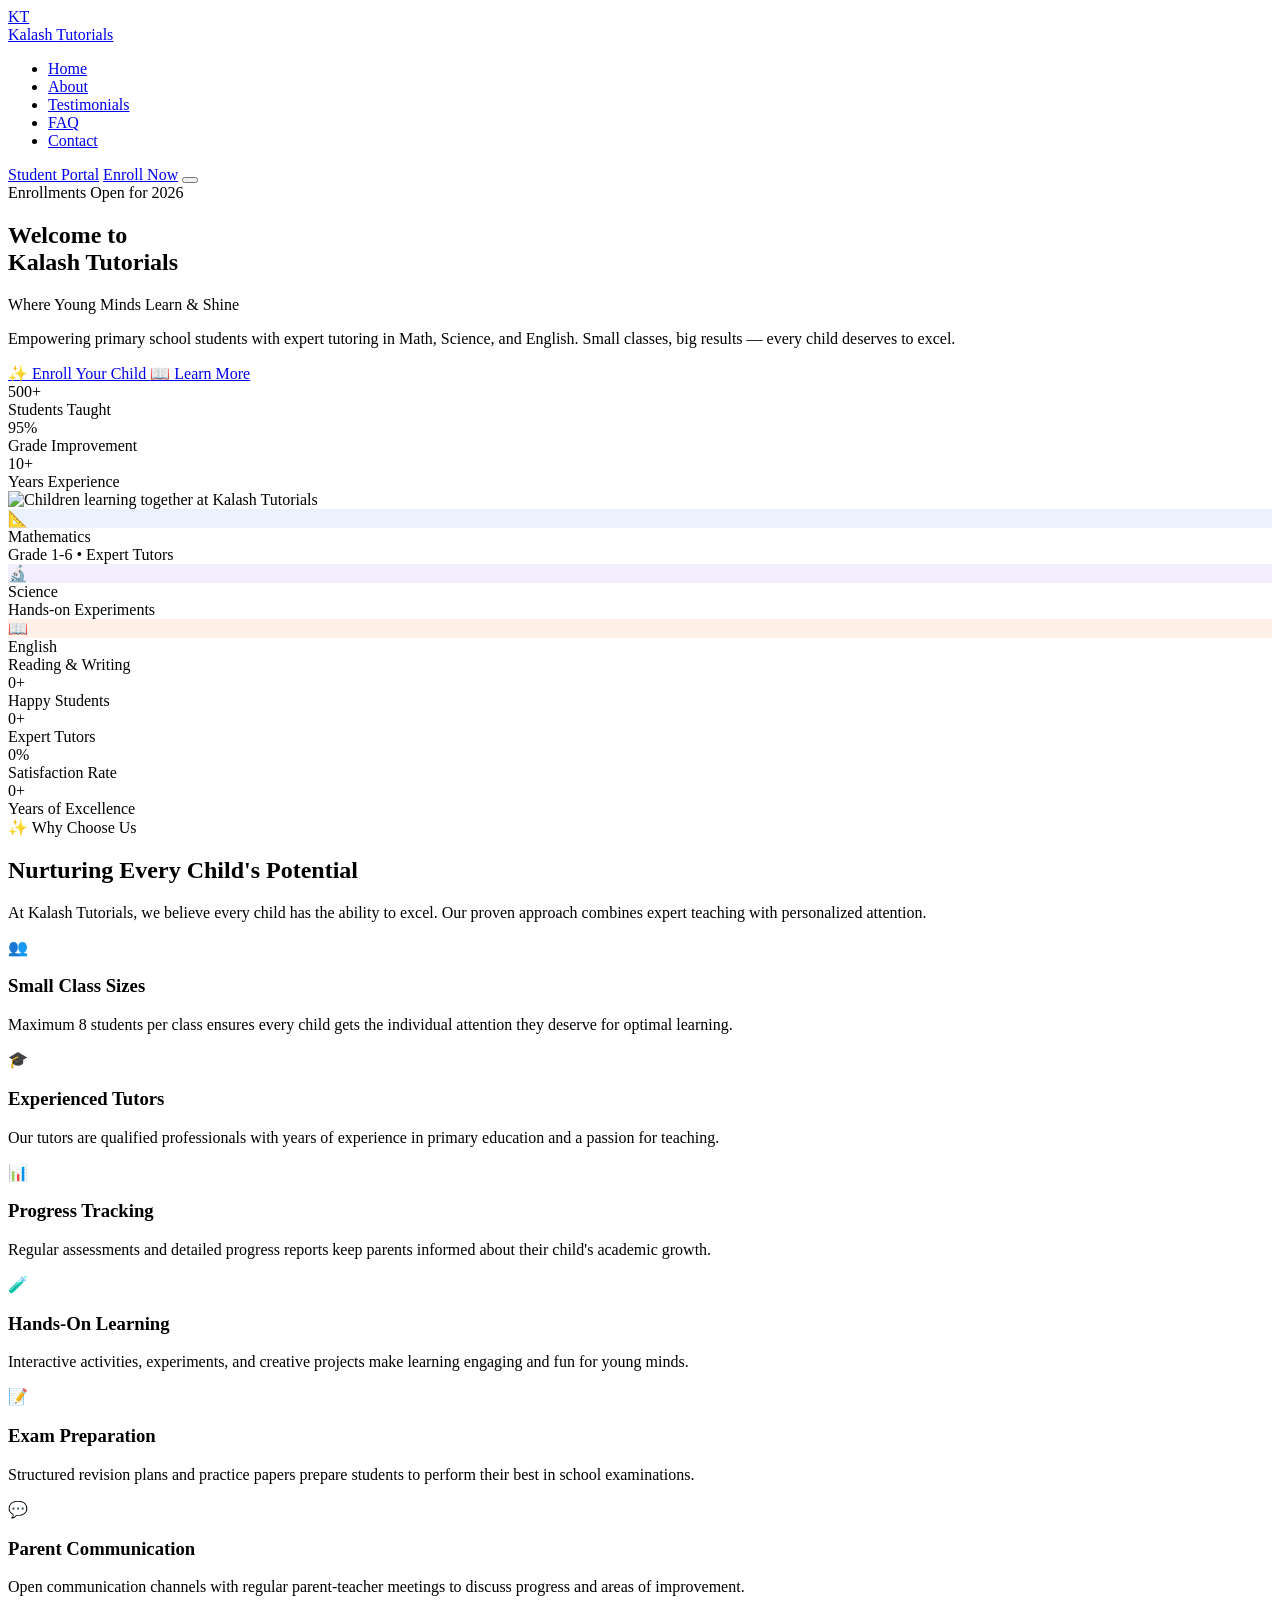
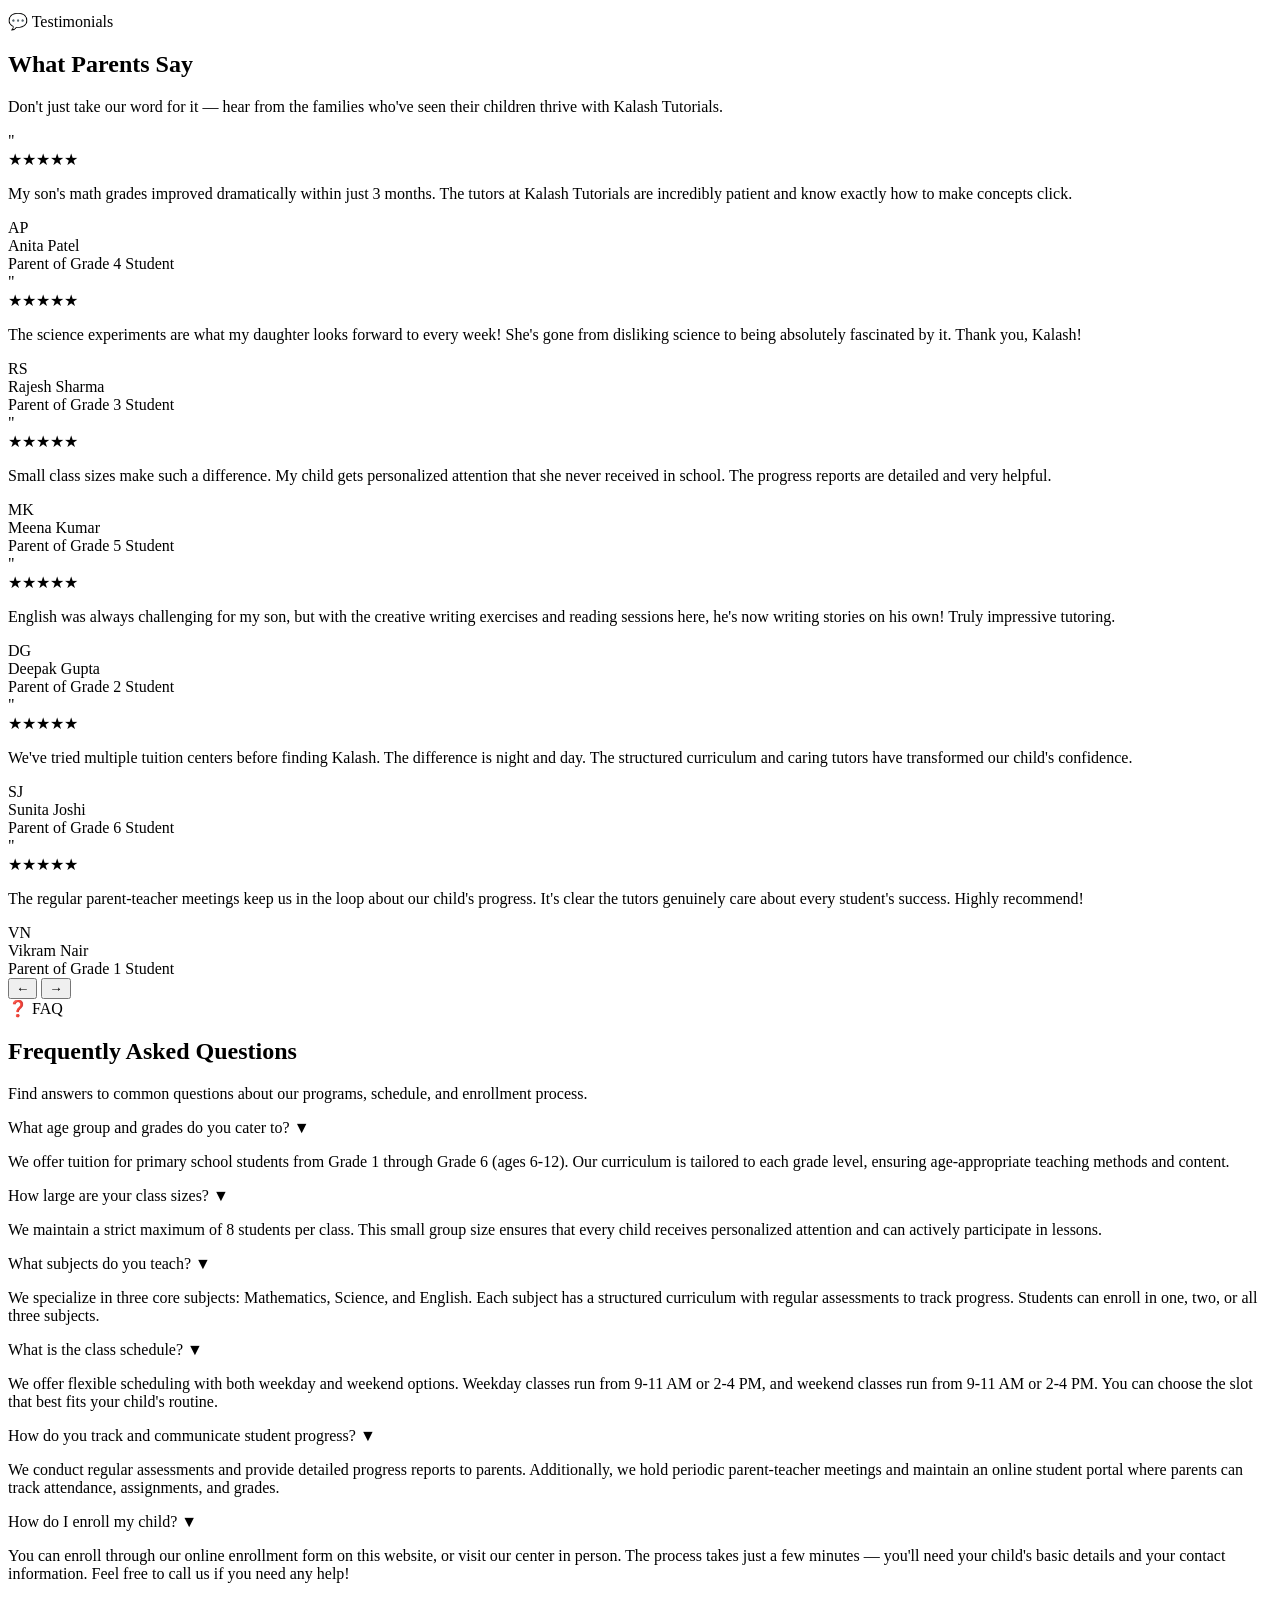
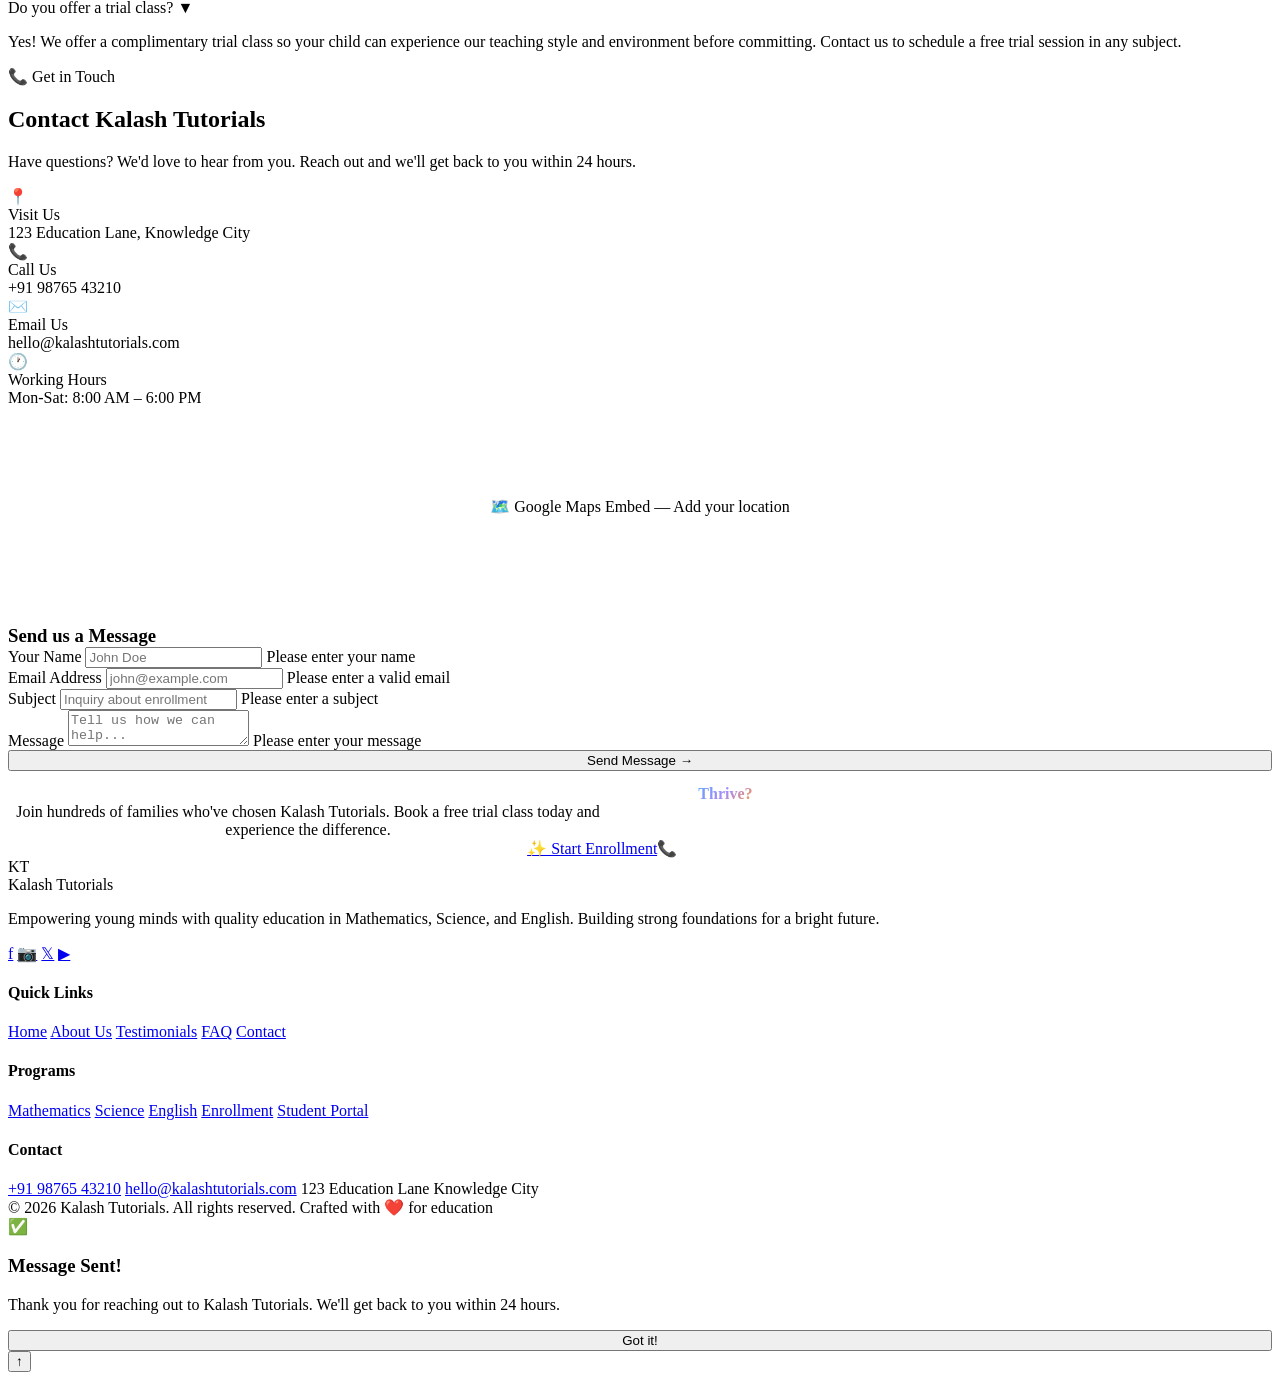
==== index.html @ ade6f252 "Upload index.html" ====
<!DOCTYPE html>
<html lang="en">
<head>
  <meta charset="UTF-8">
  <meta name="viewport" content="width=device-width, initial-scale=1.0">
  <meta name="description" content="Kalash Tutorials — Premier primary school tuition center for Math, Science, and English. Small class sizes, experienced tutors, and personalized learning for every child.">
  <meta name="keywords" content="tuition center, primary school tuition, math tuition, science tuition, english tuition, Kalash Tutorials">
  <title>Kalash Tutorials — Where Young Minds Shine</title>
  <link rel="stylesheet" href="css/style.css">
  <link rel="icon" href="data:image/svg+xml,<svg xmlns='http://www.w3.org/2000/svg' viewBox='0 0 100 100'><text y='.9em' font-size='90'>📚</text></svg>">
</head>
<body>

  <!-- ======== Navigation ======== -->
  <nav class="nav" id="nav">
    <div class="nav__inner">
      <a href="index.html" class="nav__logo">
        <div class="nav__logo-icon">KT</div>
        <span class="brand-name">Kalash <span class="brand-name__accent">Tutorials</span></span>
      </a>

      <ul class="nav__links" id="navLinks">
        <li><a href="#home" class="nav__link nav__link--active" data-section="home">Home</a></li>
        <li><a href="#about" class="nav__link" data-section="about">About</a></li>
        <li><a href="#testimonials" class="nav__link" data-section="testimonials">Testimonials</a></li>
        <li><a href="#faq" class="nav__link" data-section="faq">FAQ</a></li>
        <li><a href="#contact" class="nav__link" data-section="contact">Contact</a></li>
      </ul>

      <div class="nav__actions">
        <a href="portal.html" class="btn btn--outline">Student Portal</a>
        <a href="enroll.html" class="btn btn--primary">Enroll Now</a>
        <button class="nav__hamburger" id="hamburger" aria-label="Toggle menu">
          <span></span>
          <span></span>
          <span></span>
        </button>
      </div>
    </div>
  </nav>


  <!-- ======== Hero Section ======== -->
  <section class="hero" id="home">
    <div class="hero__grid"></div>
    <div class="container">
      <div class="hero__content">
        <div class="hero__text">
          <div class="hero__badge">
            <span class="hero__badge-dot"></span>
            Enrollments Open for 2026
          </div>
          <h1 class="hero__title">
            Welcome to<br><span class="brand-name--hero">Kalash Tutorials</span>
          </h1>
          <p class="hero__tagline">Where Young Minds <span>Learn & Shine</span></p>
          <p class="hero__description">
            Empowering primary school students with expert tutoring in Math, Science, and English. 
            Small classes, big results — every child deserves to excel.
          </p>
          <div class="hero__actions">
            <a href="enroll.html" class="btn btn--primary btn--lg">
              ✨ Enroll Your Child
            </a>
            <a href="#about" class="btn btn--white btn--lg">
              📖 Learn More
            </a>
          </div>
          <div class="hero__stats">
            <div>
              <div class="hero__stat-value">500+</div>
              <div class="hero__stat-label">Students Taught</div>
            </div>
            <div>
              <div class="hero__stat-value">95%</div>
              <div class="hero__stat-label">Grade Improvement</div>
            </div>
            <div>
              <div class="hero__stat-value">10+</div>
              <div class="hero__stat-label">Years Experience</div>
            </div>
          </div>
        </div>
        <div class="hero__visual">
          <div class="hero__image-wrapper">
            <img src="images/hero.png" alt="Children learning together at Kalash Tutorials" style="width:100%;height:400px;object-fit:cover;border-radius:var(--radius-2xl);">
            <div class="hero__float-card hero__float-card--1">
              <div class="hero__float-icon" style="background:rgba(59,130,246,0.1);">📐</div>
              <div class="hero__float-title">Mathematics</div>
              <div class="hero__float-subtitle">Grade 1-6 • Expert Tutors</div>
            </div>
            <div class="hero__float-card hero__float-card--2">
              <div class="hero__float-icon" style="background:rgba(139,92,246,0.1);">🔬</div>
              <div class="hero__float-title">Science</div>
              <div class="hero__float-subtitle">Hands-on Experiments</div>
            </div>
            <div class="hero__float-card hero__float-card--3">
              <div class="hero__float-icon" style="background:rgba(249,115,22,0.1);">📖</div>
              <div class="hero__float-title">English</div>
              <div class="hero__float-subtitle">Reading & Writing</div>
            </div>
          </div>
        </div>
      </div>
    </div>
  </section>


  <!-- ======== Stats Bar ======== -->
  <section class="section" style="padding:var(--space-12) 0;background:var(--surface-secondary);">
    <div class="container">
      <div class="stats-bar reveal">
        <div class="stat-item">
          <div class="stat-item__value" data-count="500">0+</div>
          <div class="stat-item__label">Happy Students</div>
        </div>
        <div class="stat-item">
          <div class="stat-item__value" data-count="15">0+</div>
          <div class="stat-item__label">Expert Tutors</div>
        </div>
        <div class="stat-item">
          <div class="stat-item__value" data-count="95">0%</div>
          <div class="stat-item__label">Satisfaction Rate</div>
        </div>
        <div class="stat-item">
          <div class="stat-item__value" data-count="10">0+</div>
          <div class="stat-item__label">Years of Excellence</div>
        </div>
      </div>
    </div>
  </section>


  <!-- ======== About / Why Choose Us ======== -->
  <section class="section" id="about">
    <div class="container">
      <div class="section__header reveal">
        <span class="section__label">✨ Why Choose Us</span>
        <h2 class="section__title">Nurturing <span class="text-gradient">Every Child's</span> Potential</h2>
        <p class="section__subtitle">At Kalash Tutorials, we believe every child has the ability to excel. Our proven approach combines expert teaching with personalized attention.</p>
      </div>
      <div class="features-grid">
        <div class="feature-card reveal reveal--delay-1">
          <div class="feature-card__icon feature-card__icon--blue">👥</div>
          <h3 class="feature-card__title">Small Class Sizes</h3>
          <p class="feature-card__text">Maximum 8 students per class ensures every child gets the individual attention they deserve for optimal learning.</p>
        </div>
        <div class="feature-card reveal reveal--delay-2">
          <div class="feature-card__icon feature-card__icon--purple">🎓</div>
          <h3 class="feature-card__title">Experienced Tutors</h3>
          <p class="feature-card__text">Our tutors are qualified professionals with years of experience in primary education and a passion for teaching.</p>
        </div>
        <div class="feature-card reveal reveal--delay-3">
          <div class="feature-card__icon feature-card__icon--coral">📊</div>
          <h3 class="feature-card__title">Progress Tracking</h3>
          <p class="feature-card__text">Regular assessments and detailed progress reports keep parents informed about their child's academic growth.</p>
        </div>
        <div class="feature-card reveal reveal--delay-4">
          <div class="feature-card__icon feature-card__icon--emerald">🧪</div>
          <h3 class="feature-card__title">Hands-On Learning</h3>
          <p class="feature-card__text">Interactive activities, experiments, and creative projects make learning engaging and fun for young minds.</p>
        </div>
        <div class="feature-card reveal reveal--delay-1">
          <div class="feature-card__icon feature-card__icon--rose">📝</div>
          <h3 class="feature-card__title">Exam Preparation</h3>
          <p class="feature-card__text">Structured revision plans and practice papers prepare students to perform their best in school examinations.</p>
        </div>
        <div class="feature-card reveal reveal--delay-2">
          <div class="feature-card__icon feature-card__icon--blue">💬</div>
          <h3 class="feature-card__title">Parent Communication</h3>
          <p class="feature-card__text">Open communication channels with regular parent-teacher meetings to discuss progress and areas of improvement.</p>
        </div>
      </div>
    </div>
  </section>





  <!-- ======== Testimonials ======== -->
  <section class="section" id="testimonials">
    <div class="container">
      <div class="section__header reveal">
        <span class="section__label">💬 Testimonials</span>
        <h2 class="section__title">What <span class="text-gradient">Parents Say</span></h2>
        <p class="section__subtitle">Don't just take our word for it — hear from the families who've seen their children thrive with Kalash Tutorials.</p>
      </div>
      <div class="testimonials-slider reveal" id="testimonialSlider">
        <div class="testimonials-track" id="testimonialTrack">

          <div class="testimonial-card">
            <div class="testimonial-card__quote">"</div>
            <div class="testimonial-card__stars">★★★★★</div>
            <p class="testimonial-card__text">My son's math grades improved dramatically within just 3 months. The tutors at Kalash Tutorials are incredibly patient and know exactly how to make concepts click.</p>
            <div class="testimonial-card__author">
              <div class="testimonial-card__avatar">AP</div>
              <div>
                <div class="testimonial-card__name">Anita Patel</div>
                <div class="testimonial-card__role">Parent of Grade 4 Student</div>
              </div>
            </div>
          </div>

          <div class="testimonial-card">
            <div class="testimonial-card__quote">"</div>
            <div class="testimonial-card__stars">★★★★★</div>
            <p class="testimonial-card__text">The science experiments are what my daughter looks forward to every week! She's gone from disliking science to being absolutely fascinated by it. Thank you, Kalash!</p>
            <div class="testimonial-card__author">
              <div class="testimonial-card__avatar">RS</div>
              <div>
                <div class="testimonial-card__name">Rajesh Sharma</div>
                <div class="testimonial-card__role">Parent of Grade 3 Student</div>
              </div>
            </div>
          </div>

          <div class="testimonial-card">
            <div class="testimonial-card__quote">"</div>
            <div class="testimonial-card__stars">★★★★★</div>
            <p class="testimonial-card__text">Small class sizes make such a difference. My child gets personalized attention that she never received in school. The progress reports are detailed and very helpful.</p>
            <div class="testimonial-card__author">
              <div class="testimonial-card__avatar">MK</div>
              <div>
                <div class="testimonial-card__name">Meena Kumar</div>
                <div class="testimonial-card__role">Parent of Grade 5 Student</div>
              </div>
            </div>
          </div>

          <div class="testimonial-card">
            <div class="testimonial-card__quote">"</div>
            <div class="testimonial-card__stars">★★★★★</div>
            <p class="testimonial-card__text">English was always challenging for my son, but with the creative writing exercises and reading sessions here, he's now writing stories on his own! Truly impressive tutoring.</p>
            <div class="testimonial-card__author">
              <div class="testimonial-card__avatar">DG</div>
              <div>
                <div class="testimonial-card__name">Deepak Gupta</div>
                <div class="testimonial-card__role">Parent of Grade 2 Student</div>
              </div>
            </div>
          </div>

          <div class="testimonial-card">
            <div class="testimonial-card__quote">"</div>
            <div class="testimonial-card__stars">★★★★★</div>
            <p class="testimonial-card__text">We've tried multiple tuition centers before finding Kalash. The difference is night and day. The structured curriculum and caring tutors have transformed our child's confidence.</p>
            <div class="testimonial-card__author">
              <div class="testimonial-card__avatar">SJ</div>
              <div>
                <div class="testimonial-card__name">Sunita Joshi</div>
                <div class="testimonial-card__role">Parent of Grade 6 Student</div>
              </div>
            </div>
          </div>

          <div class="testimonial-card">
            <div class="testimonial-card__quote">"</div>
            <div class="testimonial-card__stars">★★★★★</div>
            <p class="testimonial-card__text">The regular parent-teacher meetings keep us in the loop about our child's progress. It's clear the tutors genuinely care about every student's success. Highly recommend!</p>
            <div class="testimonial-card__author">
              <div class="testimonial-card__avatar">VN</div>
              <div>
                <div class="testimonial-card__name">Vikram Nair</div>
                <div class="testimonial-card__role">Parent of Grade 1 Student</div>
              </div>
            </div>
          </div>

        </div>
      </div>
      <div class="testimonials-nav">
        <button class="testimonials-nav__btn" id="prevTestimonial" aria-label="Previous testimonials">←</button>
        <button class="testimonials-nav__btn" id="nextTestimonial" aria-label="Next testimonials">→</button>
      </div>
      <div class="testimonials-dots" id="testimonialDots"></div>
    </div>
  </section>


  <!-- ======== FAQ ======== -->
  <section class="section section--alt" id="faq">
    <div class="container">
      <div class="section__header reveal">
        <span class="section__label">❓ FAQ</span>
        <h2 class="section__title">Frequently Asked <span class="text-gradient">Questions</span></h2>
        <p class="section__subtitle">Find answers to common questions about our programs, schedule, and enrollment process.</p>
      </div>
      <div class="faq-list">

        <div class="faq-item reveal reveal--delay-1">
          <div class="faq-item__header" role="button" tabindex="0" aria-expanded="false">
            <span class="faq-item__question">What age group and grades do you cater to?</span>
            <span class="faq-item__icon">▼</span>
          </div>
          <div class="faq-item__body">
            <p class="faq-item__answer">We offer tuition for primary school students from Grade 1 through Grade 6 (ages 6-12). Our curriculum is tailored to each grade level, ensuring age-appropriate teaching methods and content.</p>
          </div>
        </div>

        <div class="faq-item reveal reveal--delay-2">
          <div class="faq-item__header" role="button" tabindex="0" aria-expanded="false">
            <span class="faq-item__question">How large are your class sizes?</span>
            <span class="faq-item__icon">▼</span>
          </div>
          <div class="faq-item__body">
            <p class="faq-item__answer">We maintain a strict maximum of 8 students per class. This small group size ensures that every child receives personalized attention and can actively participate in lessons.</p>
          </div>
        </div>

        <div class="faq-item reveal reveal--delay-3">
          <div class="faq-item__header" role="button" tabindex="0" aria-expanded="false">
            <span class="faq-item__question">What subjects do you teach?</span>
            <span class="faq-item__icon">▼</span>
          </div>
          <div class="faq-item__body">
            <p class="faq-item__answer">We specialize in three core subjects: Mathematics, Science, and English. Each subject has a structured curriculum with regular assessments to track progress. Students can enroll in one, two, or all three subjects.</p>
          </div>
        </div>

        <div class="faq-item reveal reveal--delay-4">
          <div class="faq-item__header" role="button" tabindex="0" aria-expanded="false">
            <span class="faq-item__question">What is the class schedule?</span>
            <span class="faq-item__icon">▼</span>
          </div>
          <div class="faq-item__body">
            <p class="faq-item__answer">We offer flexible scheduling with both weekday and weekend options. Weekday classes run from 9-11 AM or 2-4 PM, and weekend classes run from 9-11 AM or 2-4 PM. You can choose the slot that best fits your child's routine.</p>
          </div>
        </div>

        <div class="faq-item reveal reveal--delay-1">
          <div class="faq-item__header" role="button" tabindex="0" aria-expanded="false">
            <span class="faq-item__question">How do you track and communicate student progress?</span>
            <span class="faq-item__icon">▼</span>
          </div>
          <div class="faq-item__body">
            <p class="faq-item__answer">We conduct regular assessments and provide detailed progress reports to parents. Additionally, we hold periodic parent-teacher meetings and maintain an online student portal where parents can track attendance, assignments, and grades.</p>
          </div>
        </div>

        <div class="faq-item reveal reveal--delay-2">
          <div class="faq-item__header" role="button" tabindex="0" aria-expanded="false">
            <span class="faq-item__question">How do I enroll my child?</span>
            <span class="faq-item__icon">▼</span>
          </div>
          <div class="faq-item__body">
            <p class="faq-item__answer">You can enroll through our online enrollment form on this website, or visit our center in person. The process takes just a few minutes — you'll need your child's basic details and your contact information. Feel free to call us if you need any help!</p>
          </div>
        </div>

        <div class="faq-item reveal reveal--delay-3">
          <div class="faq-item__header" role="button" tabindex="0" aria-expanded="false">
            <span class="faq-item__question">Do you offer a trial class?</span>
            <span class="faq-item__icon">▼</span>
          </div>
          <div class="faq-item__body">
            <p class="faq-item__answer">Yes! We offer a complimentary trial class so your child can experience our teaching style and environment before committing. Contact us to schedule a free trial session in any subject.</p>
          </div>
        </div>

      </div>
    </div>
  </section>


  <!-- ======== Contact ======== -->
  <section class="section" id="contact">
    <div class="container">
      <div class="section__header reveal">
        <span class="section__label">📞 Get in Touch</span>
        <h2 class="section__title">Contact <span class="text-gradient">Kalash Tutorials</span></h2>
        <p class="section__subtitle">Have questions? We'd love to hear from you. Reach out and we'll get back to you within 24 hours.</p>
      </div>
      <div class="contact-grid">
        <div class="reveal">
          <div class="contact-info__item">
            <div class="contact-info__icon">📍</div>
            <div>
              <div class="contact-info__label">Visit Us</div>
              <div class="contact-info__value">123 Education Lane, Knowledge City</div>
            </div>
          </div>
          <div class="contact-info__item">
            <div class="contact-info__icon">📞</div>
            <div>
              <div class="contact-info__label">Call Us</div>
              <div class="contact-info__value">+91 98765 43210</div>
            </div>
          </div>
          <div class="contact-info__item">
            <div class="contact-info__icon">✉️</div>
            <div>
              <div class="contact-info__label">Email Us</div>
              <div class="contact-info__value">hello@kalashtutorials.com</div>
            </div>
          </div>
          <div class="contact-info__item">
            <div class="contact-info__icon">🕐</div>
            <div>
              <div class="contact-info__label">Working Hours</div>
              <div class="contact-info__value">Mon-Sat: 8:00 AM – 6:00 PM</div>
            </div>
          </div>

          <!-- Map Placeholder -->
          <div style="margin-top:var(--space-6);background:var(--surface-secondary);border:1px solid var(--clr-primary-100);border-radius:var(--radius-xl);height:200px;display:flex;align-items:center;justify-content:center;color:var(--text-tertiary);font-size:var(--fs-body-sm);">
            🗺️ Google Maps Embed — Add your location
          </div>
        </div>

        <div class="contact-form reveal reveal--delay-2">
          <h3 style="margin-bottom:var(--space-6);">Send us a Message</h3>
          <form id="contactForm" novalidate>
            <div class="form-row">
              <div class="form-group">
                <label class="form-label" for="contactName">Your Name</label>
                <input class="form-input" type="text" id="contactName" placeholder="John Doe" required>
                <span class="form-error">Please enter your name</span>
              </div>
              <div class="form-group">
                <label class="form-label" for="contactEmail">Email Address</label>
                <input class="form-input" type="email" id="contactEmail" placeholder="john@example.com" required>
                <span class="form-error">Please enter a valid email</span>
              </div>
            </div>
            <div class="form-group">
              <label class="form-label" for="contactSubject">Subject</label>
              <input class="form-input" type="text" id="contactSubject" placeholder="Inquiry about enrollment" required>
              <span class="form-error">Please enter a subject</span>
            </div>
            <div class="form-group">
              <label class="form-label" for="contactMessage">Message</label>
              <textarea class="form-textarea" id="contactMessage" placeholder="Tell us how we can help..." required></textarea>
              <span class="form-error">Please enter your message</span>
            </div>
            <button type="submit" class="btn btn--primary btn--lg" style="width:100%;">
              Send Message →
            </button>
          </form>
        </div>
      </div>
    </div>
  </section>


  <!-- ======== CTA Banner ======== -->
  <section class="section" style="background:var(--gradient-hero);padding:var(--space-16) 0;">
    <div class="container" style="text-align:center;">
      <div class="reveal">
        <h2 style="font-size:var(--fs-h1);color:white;margin-bottom:var(--space-4);">Ready to See Your Child <span style="background:linear-gradient(135deg,#60a5fa,#a78bfa,#fb923c);-webkit-background-clip:text;-webkit-text-fill-color:transparent;background-clip:text;">Thrive?</span></h2>
        <p style="font-size:var(--fs-body-lg);color:var(--clr-primary-400);max-width:600px;margin:0 auto var(--space-8);line-height:var(--lh-relaxed);">
          Join hundreds of families who've chosen Kalash Tutorials. Book a free trial class today and experience the difference.
        </p>
        <div style="display:flex;gap:var(--space-4);justify-content:center;flex-wrap:wrap;">
          <a href="enroll.html" class="btn btn--primary btn--lg">✨ Start Enrollment</a>
          <a href="#contact" class="btn btn--outline btn--lg" style="border-color:rgba(255,255,255,0.2);color:white;">📞 Contact Us</a>
        </div>
      </div>
    </div>
  </section>


  <!-- ======== Footer ======== -->
  <footer class="footer" id="footer">
    <div class="container">
      <div class="footer__grid">
        <div class="footer__brand">
          <div class="footer__logo">
            <div class="footer__logo-icon">KT</div>
            <span class="brand-name">Kalash <span class="brand-name__accent">Tutorials</span></span>
          </div>
          <p class="footer__description">Empowering young minds with quality education in Mathematics, Science, and English. Building strong foundations for a bright future.</p>
          <div class="footer__social">
            <a href="#" class="footer__social-link" aria-label="Facebook">f</a>
            <a href="#" class="footer__social-link" aria-label="Instagram">📷</a>
            <a href="#" class="footer__social-link" aria-label="Twitter">𝕏</a>
            <a href="#" class="footer__social-link" aria-label="YouTube">▶</a>
          </div>
        </div>
        <div>
          <h4 class="footer__col-title">Quick Links</h4>
          <a href="#home" class="footer__link">Home</a>
          <a href="#about" class="footer__link">About Us</a>
          <a href="#testimonials" class="footer__link">Testimonials</a>
          <a href="#faq" class="footer__link">FAQ</a>
          <a href="#contact" class="footer__link">Contact</a>
        </div>
        <div>
          <h4 class="footer__col-title">Programs</h4>
          <a href="enroll.html" class="footer__link">Mathematics</a>
          <a href="enroll.html" class="footer__link">Science</a>
          <a href="enroll.html" class="footer__link">English</a>
          <a href="enroll.html" class="footer__link">Enrollment</a>
          <a href="portal.html" class="footer__link">Student Portal</a>
        </div>
        <div>
          <h4 class="footer__col-title">Contact</h4>
          <a href="tel:+919876543210" class="footer__link">+91 98765 43210</a>
          <a href="mailto:hello@kalashtutorials.com" class="footer__link">hello@kalashtutorials.com</a>
          <span class="footer__link">123 Education Lane</span>
          <span class="footer__link">Knowledge City</span>
        </div>
      </div>
      <div class="footer__bottom">
        <span>© 2026 Kalash Tutorials. All rights reserved.</span>
        <span>Crafted with ❤️ for education</span>
      </div>
    </div>
  </footer>


  <!-- Contact Success Modal -->
  <div class="modal-overlay" id="contactModal">
    <div class="modal">
      <div class="modal__icon">✅</div>
      <h3 class="modal__title">Message Sent!</h3>
      <p class="modal__text">Thank you for reaching out to Kalash Tutorials. We'll get back to you within 24 hours.</p>
      <button class="btn btn--primary btn--lg" id="closeContactModal" style="width:100%;">Got it!</button>
    </div>
  </div>


  <!-- Back to Top -->
  <button class="back-to-top" id="backToTop" aria-label="Back to top">↑</button>


  <script src="js/main.js"></script>
</body>
</html>
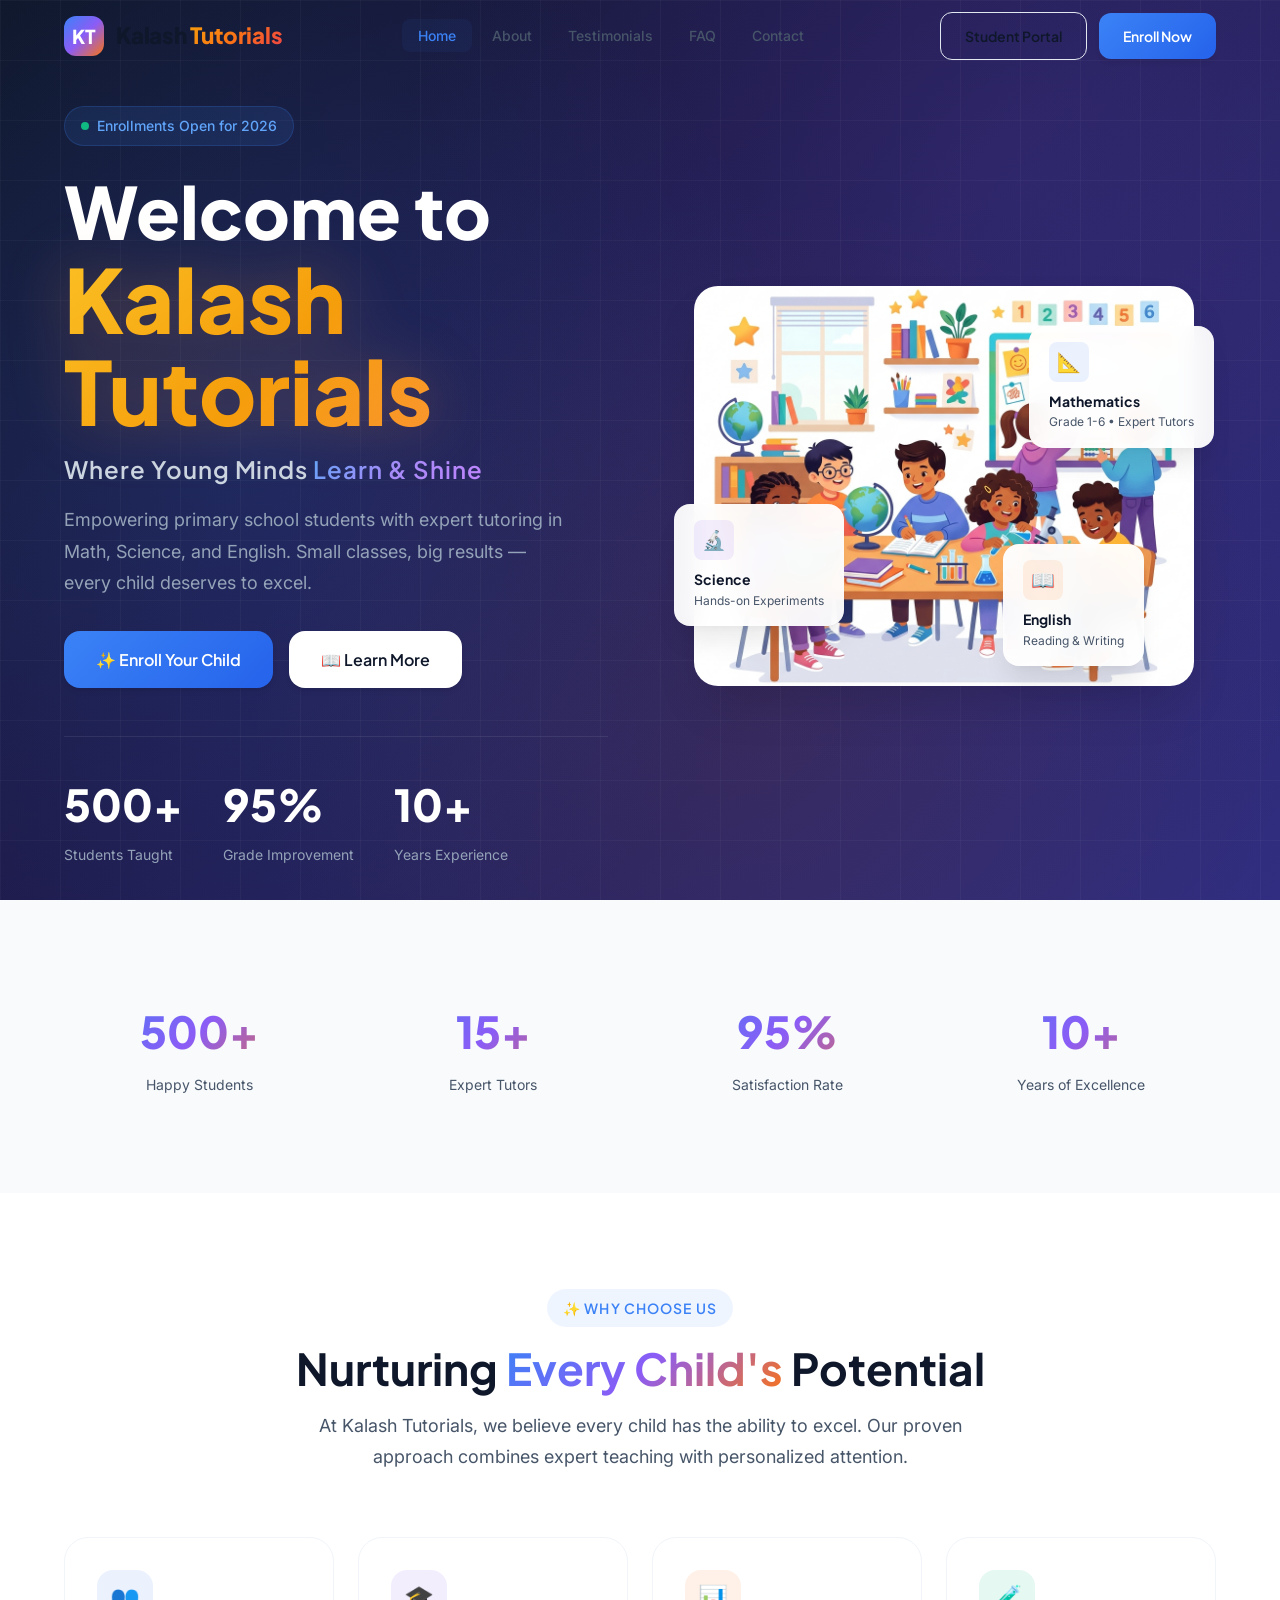
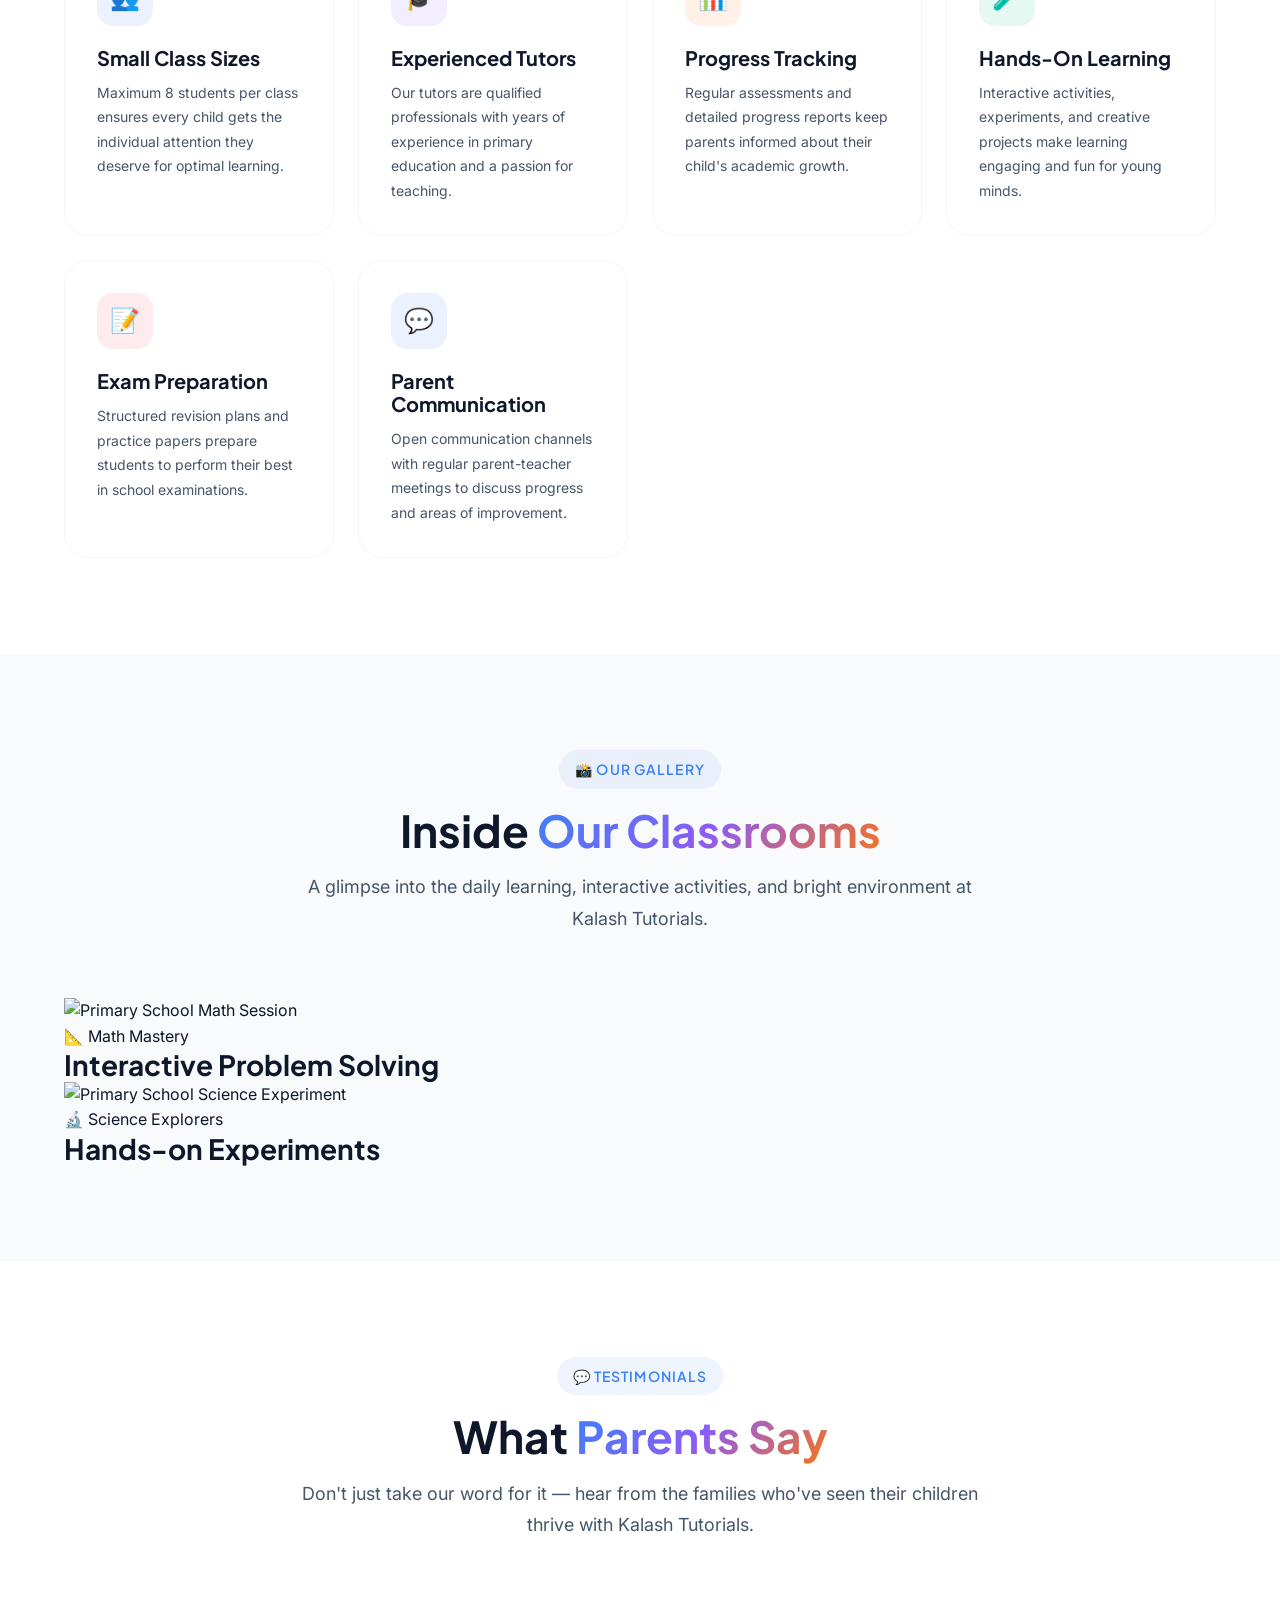
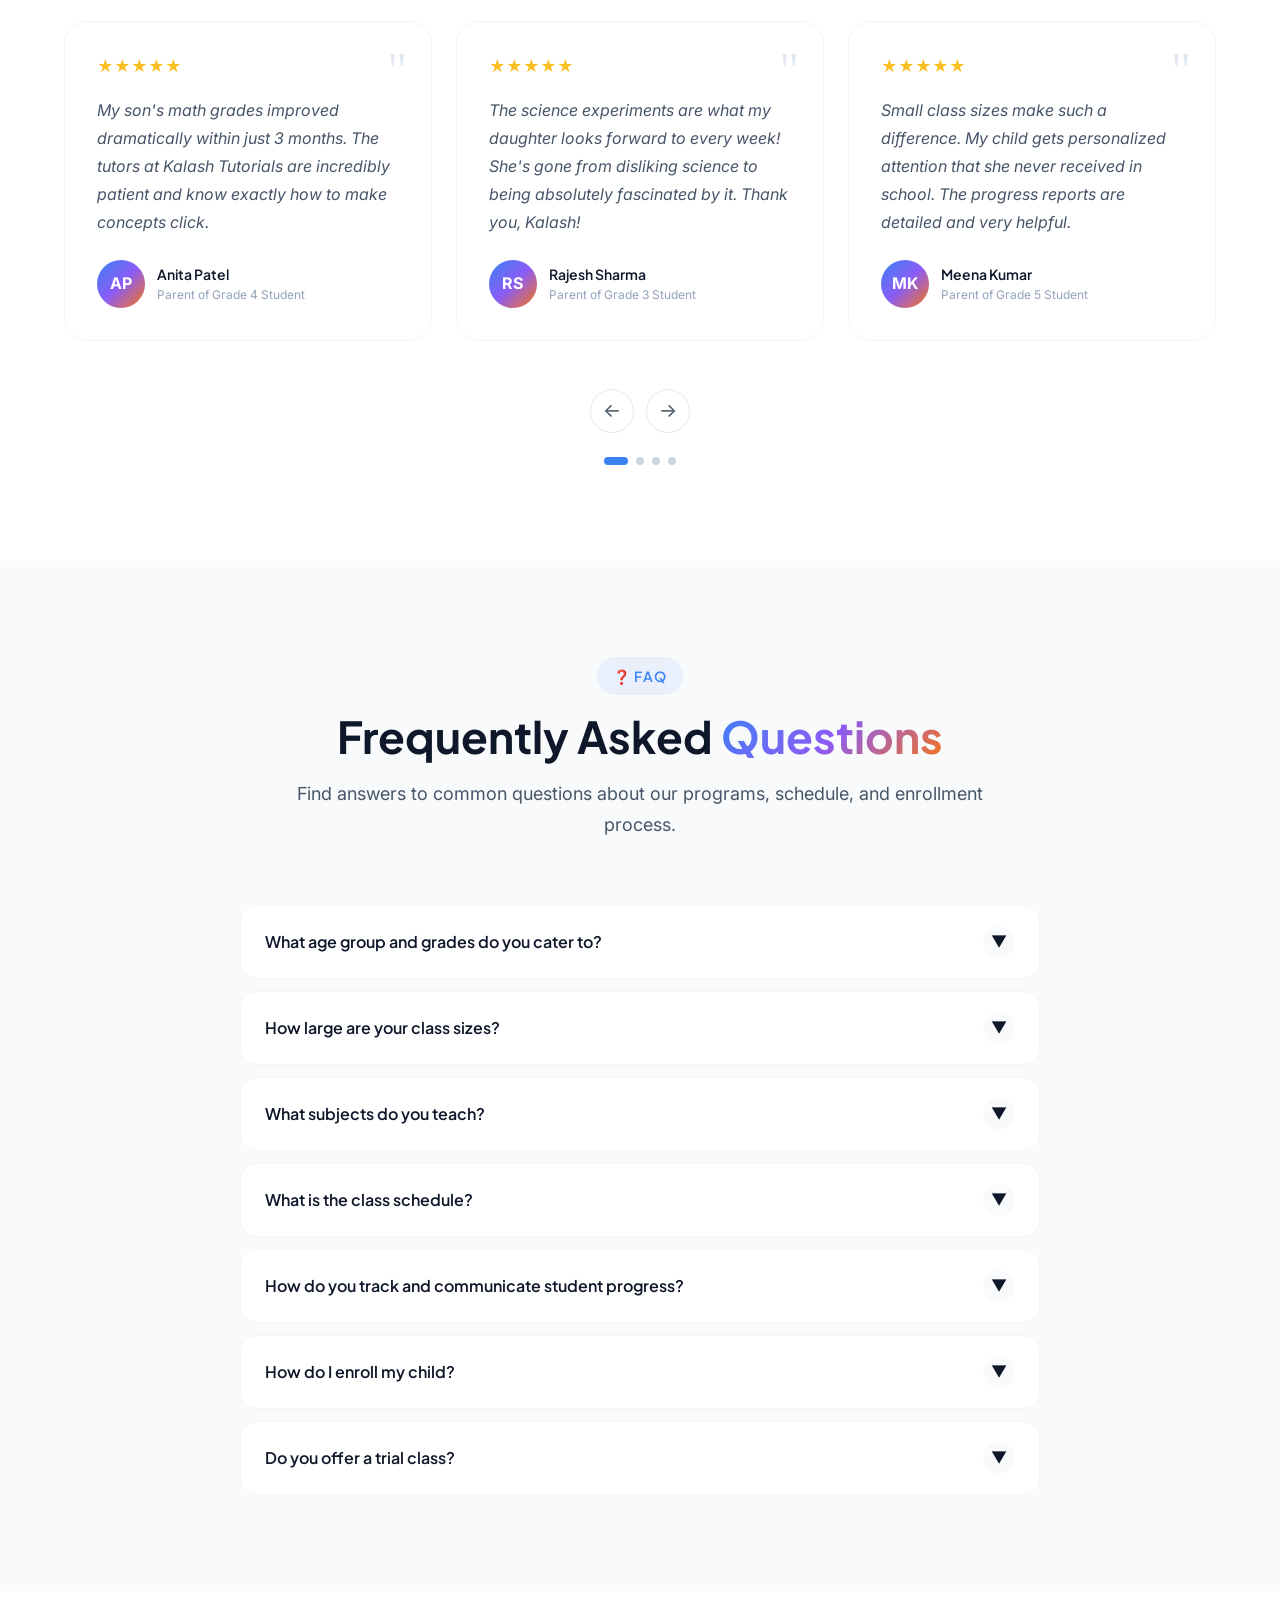
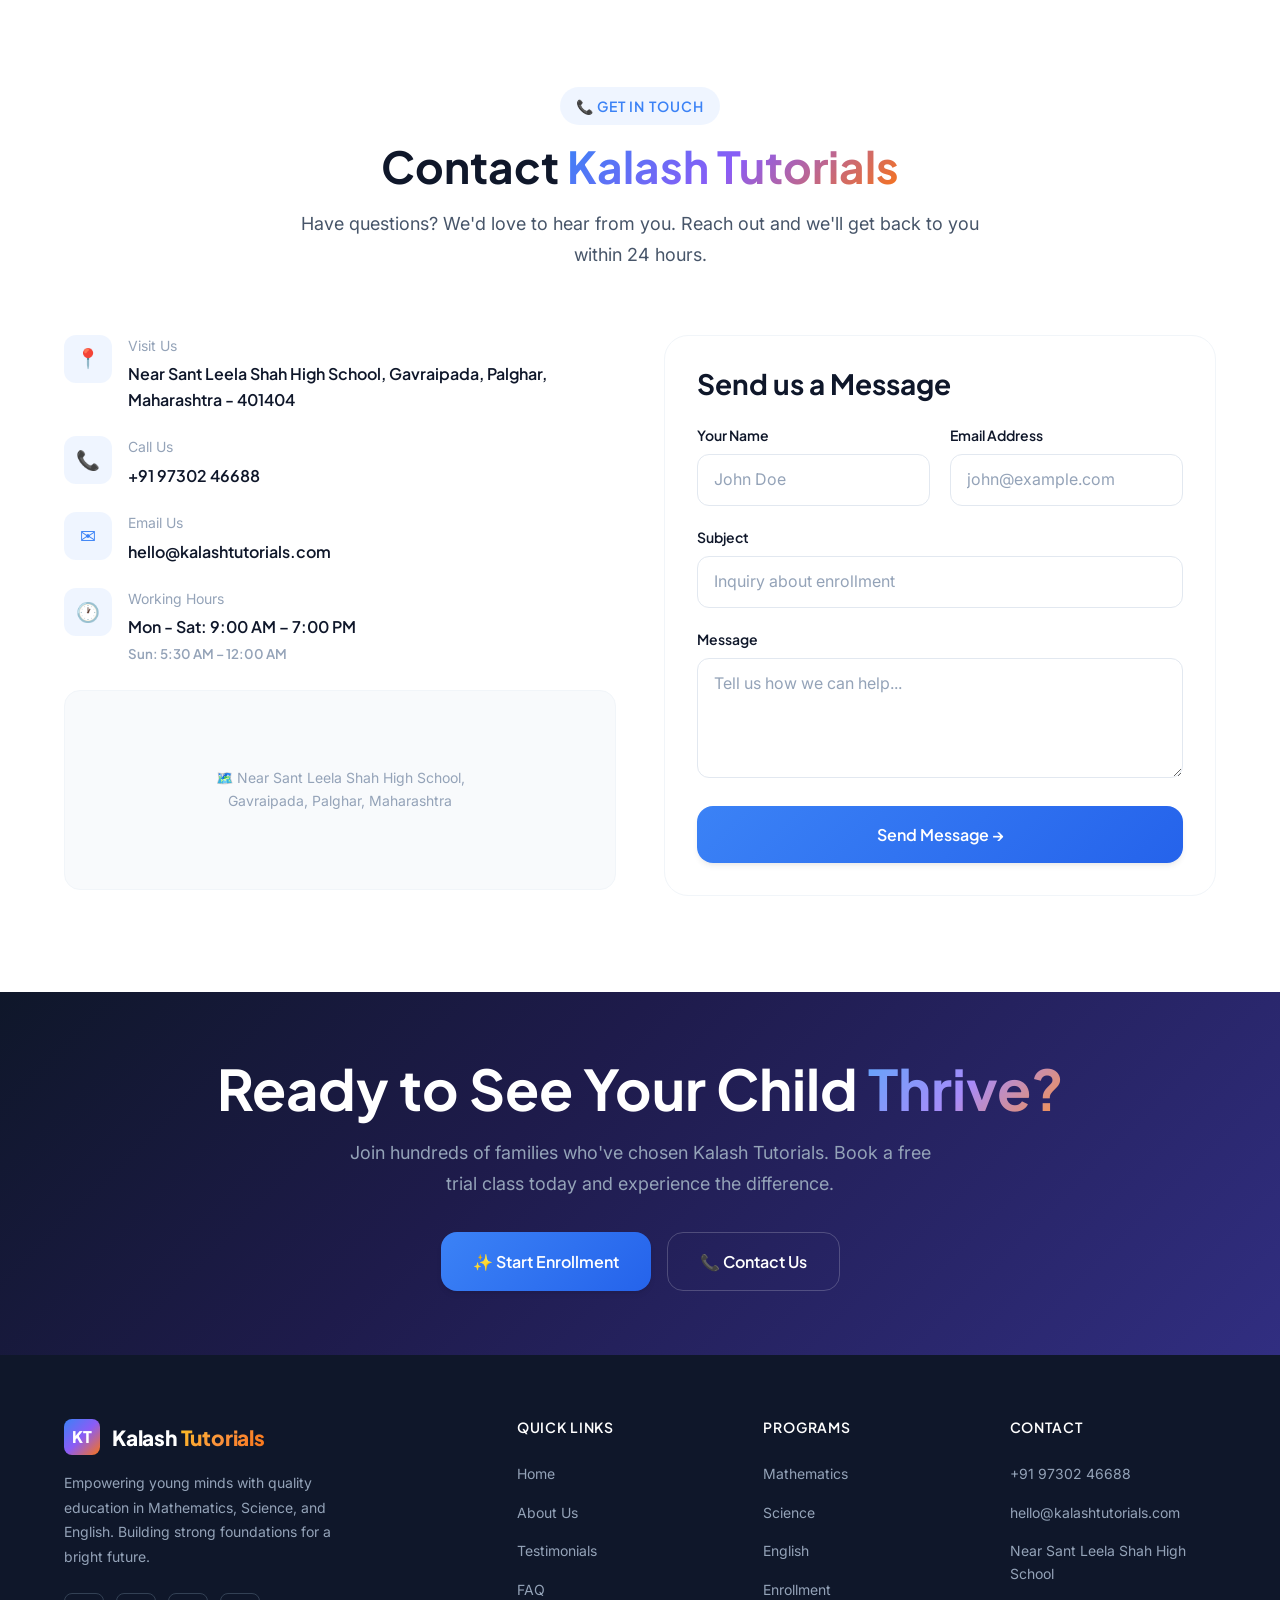
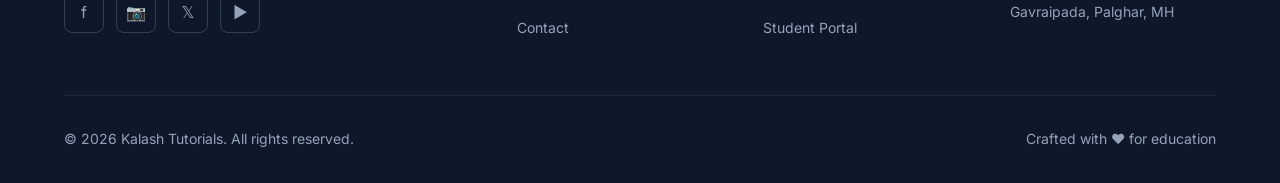
==== commit c11be261: "Update index.html with local business details and gallery images" ====
--- a/index.html
+++ b/index.html
@@ -178,6 +178,37 @@
 
 
 
+  <!-- ======== Gallery ======== -->
+  <section class="section section--alt" id="gallery">
+     <div class="container">
+       <div class="section__header reveal">
+         <span class="section__label">📸 Our Gallery</span>
+         <h2 class="section__title">Inside <span class="text-gradient">Our Classrooms</span></h2>
+         <p class="section__subtitle">A glimpse into the daily learning, interactive activities, and bright environment at Kalash Tutorials.</p>
+       </div>
+       <div class="gallery-grid reveal">
+         
+         <div class="gallery-card">
+           <img src="images/class_math.png" alt="Primary School Math Session" loading="lazy">
+           <div class="gallery-overlay">
+             <span class="gallery-tag">📐 Math Mastery</span>
+             <h3 class="gallery-title">Interactive Problem Solving</h3>
+           </div>
+         </div>
+
+         <div class="gallery-card">
+           <img src="images/class_science.png" alt="Primary School Science Experiment" loading="lazy">
+           <div class="gallery-overlay">
+             <span class="gallery-tag">🔬 Science Explorers</span>
+             <h3 class="gallery-title">Hands-on Experiments</h3>
+           </div>
+         </div>
+
+       </div>
+     </div>
+  </section>
+
+
   <!-- ======== Testimonials ======== -->
   <section class="section" id="testimonials">
     <div class="container">
@@ -377,14 +408,14 @@
             <div class="contact-info__icon">📍</div>
             <div>
               <div class="contact-info__label">Visit Us</div>
-              <div class="contact-info__value">123 Education Lane, Knowledge City</div>
+              <div class="contact-info__value">Near Sant Leela Shah High School, Gavraipada, Palghar, Maharashtra - 401404</div>
             </div>
           </div>
           <div class="contact-info__item">
             <div class="contact-info__icon">📞</div>
             <div>
               <div class="contact-info__label">Call Us</div>
-              <div class="contact-info__value">+91 98765 43210</div>
+              <div class="contact-info__value">+91 97302 46688</div>
             </div>
           </div>
           <div class="contact-info__item">
@@ -398,13 +429,13 @@
             <div class="contact-info__icon">🕐</div>
             <div>
               <div class="contact-info__label">Working Hours</div>
-              <div class="contact-info__value">Mon-Sat: 8:00 AM – 6:00 PM</div>
+              <div class="contact-info__value">Mon - Sat: 9:00 AM – 7:00 PM<br><small style="color:var(--text-tertiary)">Sun: 5:30 AM – 12:00 AM</small></div>
             </div>
           </div>
 
           <!-- Map Placeholder -->
-          <div style="margin-top:var(--space-6);background:var(--surface-secondary);border:1px solid var(--clr-primary-100);border-radius:var(--radius-xl);height:200px;display:flex;align-items:center;justify-content:center;color:var(--text-tertiary);font-size:var(--fs-body-sm);">
-            🗺️ Google Maps Embed — Add your location
+          <div style="margin-top:var(--space-6);background:var(--surface-secondary);border:1px solid var(--clr-primary-100);border-radius:var(--radius-xl);height:200px;display:flex;align-items:center;justify-content:center;color:var(--text-tertiary);font-size:var(--fs-body-sm);text-align:center;padding:var(--space-4);">
+            🗺️ Near Sant Leela Shah High School,<br>Gavraipada, Palghar, Maharashtra
           </div>
         </div>
 
@@ -495,10 +526,10 @@
         </div>
         <div>
           <h4 class="footer__col-title">Contact</h4>
-          <a href="tel:+919876543210" class="footer__link">+91 98765 43210</a>
+          <a href="tel:+919730246688" class="footer__link">+91 97302 46688</a>
           <a href="mailto:hello@kalashtutorials.com" class="footer__link">hello@kalashtutorials.com</a>
-          <span class="footer__link">123 Education Lane</span>
-          <span class="footer__link">Knowledge City</span>
+          <span class="footer__link">Near Sant Leela Shah High School</span>
+          <span class="footer__link">Gavraipada, Palghar, MH</span>
         </div>
       </div>
       <div class="footer__bottom">
--- a/css/style.css
+++ b/css/style.css
@@ -0,0 +1,2154 @@
+/* ============================================
+   KALASH TUTORIALS — Design System
+   ============================================ */
+
+@import url('https://fonts.googleapis.com/css2?family=Plus+Jakarta+Sans:wght@400;500;600;700;800&family=Inter:wght@300;400;500;600;700&display=swap');
+
+/* ---- Design Tokens ---- */
+:root {
+  /* Primary Palette */
+  --clr-primary-900: #0f172a;
+  --clr-primary-800: #1e293b;
+  --clr-primary-700: #334155;
+  --clr-primary-600: #475569;
+  --clr-primary-500: #64748b;
+  --clr-primary-400: #94a3b8;
+  --clr-primary-300: #cbd5e1;
+  --clr-primary-200: #e2e8f0;
+  --clr-primary-100: #f1f5f9;
+  --clr-primary-50:  #f8fafc;
+
+  /* Accent Colors */
+  --clr-accent-blue: #3b82f6;
+  --clr-accent-blue-light: #60a5fa;
+  --clr-accent-purple: #8b5cf6;
+  --clr-accent-coral: #f97316;
+  --clr-accent-emerald: #10b981;
+  --clr-accent-rose: #f43f5e;
+
+  /* Gradients */
+  --gradient-primary: linear-gradient(135deg, #3b82f6 0%, #8b5cf6 50%, #f97316 100%);
+  --gradient-hero: linear-gradient(135deg, #0f172a 0%, #1e1b4b 40%, #312e81 100%);
+  --gradient-card: linear-gradient(135deg, rgba(59,130,246,0.08) 0%, rgba(139,92,246,0.08) 100%);
+  --gradient-blue: linear-gradient(135deg, #3b82f6, #2563eb);
+  --gradient-purple: linear-gradient(135deg, #8b5cf6, #7c3aed);
+  --gradient-warm: linear-gradient(135deg, #f97316, #ef4444);
+
+  /* Surface Colors */
+  --surface-primary: #ffffff;
+  --surface-secondary: #f8fafc;
+  --surface-elevated: #ffffff;
+  --surface-glass: rgba(255, 255, 255, 0.7);
+  --surface-glass-border: rgba(255, 255, 255, 0.2);
+
+  /* Text */
+  --text-primary: #0f172a;
+  --text-secondary: #475569;
+  --text-tertiary: #94a3b8;
+  --text-inverse: #ffffff;
+  --text-accent: #3b82f6;
+
+  /* Typography */
+  --font-heading: 'Plus Jakarta Sans', system-ui, sans-serif;
+  --font-body: 'Inter', system-ui, sans-serif;
+
+  --fs-display: clamp(2.5rem, 5vw + 1rem, 4.5rem);
+  --fs-h1: clamp(2rem, 4vw + 0.5rem, 3.5rem);
+  --fs-h2: clamp(1.75rem, 3vw + 0.5rem, 2.75rem);
+  --fs-h3: clamp(1.25rem, 2vw + 0.25rem, 1.75rem);
+  --fs-h4: 1.25rem;
+  --fs-body-lg: 1.125rem;
+  --fs-body: 1rem;
+  --fs-body-sm: 0.875rem;
+  --fs-caption: 0.75rem;
+
+  --lh-tight: 1.15;
+  --lh-snug: 1.3;
+  --lh-normal: 1.6;
+  --lh-relaxed: 1.75;
+
+  /* Spacing */
+  --space-1: 0.25rem;
+  --space-2: 0.5rem;
+  --space-3: 0.75rem;
+  --space-4: 1rem;
+  --space-5: 1.25rem;
+  --space-6: 1.5rem;
+  --space-8: 2rem;
+  --space-10: 2.5rem;
+  --space-12: 3rem;
+  --space-16: 4rem;
+  --space-20: 5rem;
+  --space-24: 6rem;
+  --space-32: 8rem;
+
+  /* Borders & Radius */
+  --radius-sm: 0.375rem;
+  --radius-md: 0.5rem;
+  --radius-lg: 0.75rem;
+  --radius-xl: 1rem;
+  --radius-2xl: 1.5rem;
+  --radius-full: 9999px;
+
+  /* Shadows */
+  --shadow-sm: 0 1px 2px rgba(0, 0, 0, 0.05);
+  --shadow-md: 0 4px 6px -1px rgba(0, 0, 0, 0.07), 0 2px 4px -2px rgba(0, 0, 0, 0.05);
+  --shadow-lg: 0 10px 15px -3px rgba(0, 0, 0, 0.08), 0 4px 6px -4px rgba(0, 0, 0, 0.05);
+  --shadow-xl: 0 20px 25px -5px rgba(0, 0, 0, 0.08), 0 8px 10px -6px rgba(0, 0, 0, 0.04);
+  --shadow-2xl: 0 25px 50px -12px rgba(0, 0, 0, 0.15);
+  --shadow-glow-blue: 0 0 30px rgba(59, 130, 246, 0.25);
+  --shadow-glow-purple: 0 0 30px rgba(139, 92, 246, 0.25);
+
+  /* Transitions */
+  --ease-out: cubic-bezier(0.16, 1, 0.3, 1);
+  --ease-spring: cubic-bezier(0.34, 1.56, 0.64, 1);
+  --transition-fast: 150ms var(--ease-out);
+  --transition-base: 250ms var(--ease-out);
+  --transition-slow: 400ms var(--ease-out);
+  --transition-slower: 600ms var(--ease-out);
+
+  /* Layout */
+  --container-max: 1200px;
+  --container-narrow: 800px;
+  --nav-height: 72px;
+}
+
+
+/* ---- Reset & Base ---- */
+*, *::before, *::after {
+  margin: 0;
+  padding: 0;
+  box-sizing: border-box;
+}
+
+html {
+  scroll-behavior: smooth;
+  -webkit-font-smoothing: antialiased;
+  -moz-osx-font-smoothing: grayscale;
+}
+
+body {
+  font-family: var(--font-body);
+  font-size: var(--fs-body);
+  line-height: var(--lh-normal);
+  color: var(--text-primary);
+  background-color: var(--surface-primary);
+  overflow-x: hidden;
+}
+
+img {
+  max-width: 100%;
+  height: auto;
+  display: block;
+}
+
+a {
+  color: inherit;
+  text-decoration: none;
+}
+
+ul, ol {
+  list-style: none;
+}
+
+button, input, textarea, select {
+  font: inherit;
+  color: inherit;
+  border: none;
+  outline: none;
+  background: none;
+}
+
+button {
+  cursor: pointer;
+}
+
+
+/* ---- Typography ---- */
+h1, h2, h3, h4, h5, h6 {
+  font-family: var(--font-heading);
+  font-weight: 700;
+  line-height: var(--lh-tight);
+  color: var(--text-primary);
+}
+
+h1 { font-size: var(--fs-h1); }
+h2 { font-size: var(--fs-h2); }
+h3 { font-size: var(--fs-h3); }
+h4 { font-size: var(--fs-h4); }
+
+p {
+  line-height: var(--lh-normal);
+  color: var(--text-secondary);
+}
+
+.text-gradient {
+  background: var(--gradient-primary);
+  -webkit-background-clip: text;
+  -webkit-text-fill-color: transparent;
+  background-clip: text;
+}
+
+
+/* ---- Brand Name ---- */
+.brand-name {
+  font-family: var(--font-heading);
+  font-weight: 800;
+  letter-spacing: -0.01em;
+  color: var(--text-primary);
+}
+
+.brand-name__accent {
+  background: linear-gradient(135deg, #f59e0b 0%, #f97316 40%, #ef4444 100%);
+  -webkit-background-clip: text;
+  -webkit-text-fill-color: transparent;
+  background-clip: text;
+}
+
+/* Hero: big prominent brand name */
+.brand-name--hero {
+  display: block;
+  font-family: var(--font-heading);
+  font-weight: 800;
+  font-size: clamp(2.8rem, 6vw + 1rem, 5.5rem);
+  line-height: 1.05;
+  background: linear-gradient(135deg, #fbbf24 0%, #f59e0b 25%, #fb923c 50%, #f97316 75%, #ef4444 100%);
+  background-size: 200% auto;
+  -webkit-background-clip: text;
+  -webkit-text-fill-color: transparent;
+  background-clip: text;
+  animation: brand-shimmer 4s linear infinite;
+  filter: drop-shadow(0 0 30px rgba(251, 146, 60, 0.3));
+}
+
+@keyframes brand-shimmer {
+  0% { background-position: 0% center; }
+  100% { background-position: 200% center; }
+}
+
+.hero__tagline {
+  font-family: var(--font-heading);
+  font-size: clamp(1.1rem, 2vw + 0.25rem, 1.5rem);
+  font-weight: 600;
+  color: var(--clr-primary-300);
+  margin-bottom: var(--space-4);
+  letter-spacing: 0.04em;
+}
+
+.hero__tagline span {
+  background: linear-gradient(135deg, #60a5fa 0%, #a78bfa 50%, #c084fc 100%);
+  -webkit-background-clip: text;
+  -webkit-text-fill-color: transparent;
+  background-clip: text;
+}
+
+/* Nav logo brand color override */
+.nav__logo .brand-name {
+  font-size: 1.4rem;
+}
+
+.nav__logo .brand-name__accent {
+  background: linear-gradient(135deg, #f59e0b 0%, #f97316 50%, #ef4444 100%);
+  -webkit-background-clip: text;
+  -webkit-text-fill-color: transparent;
+  background-clip: text;
+}
+
+/* Footer logo brand color override (light text on dark bg) */
+.footer__logo .brand-name {
+  color: white;
+  font-size: 1.3rem;
+}
+
+.footer__logo .brand-name__accent {
+  background: linear-gradient(135deg, #fbbf24 0%, #fb923c 50%, #f97316 100%);
+  -webkit-background-clip: text;
+  -webkit-text-fill-color: transparent;
+  background-clip: text;
+}
+
+
+/* ---- Layout ---- */
+.container {
+  width: 100%;
+  max-width: var(--container-max);
+  margin: 0 auto;
+  padding: 0 var(--space-6);
+}
+
+.container--narrow {
+  max-width: var(--container-narrow);
+}
+
+.section {
+  padding: var(--space-24) 0;
+  position: relative;
+}
+
+.section--alt {
+  background: var(--surface-secondary);
+}
+
+.section__header {
+  text-align: center;
+  max-width: 700px;
+  margin: 0 auto var(--space-16);
+}
+
+.section__label {
+  display: inline-flex;
+  align-items: center;
+  gap: var(--space-2);
+  font-family: var(--font-heading);
+  font-size: var(--fs-body-sm);
+  font-weight: 600;
+  text-transform: uppercase;
+  letter-spacing: 0.08em;
+  color: var(--clr-accent-blue);
+  margin-bottom: var(--space-4);
+  padding: var(--space-2) var(--space-4);
+  background: rgba(59, 130, 246, 0.08);
+  border-radius: var(--radius-full);
+}
+
+.section__title {
+  margin-bottom: var(--space-4);
+}
+
+.section__subtitle {
+  font-size: var(--fs-body-lg);
+  color: var(--text-secondary);
+  line-height: var(--lh-relaxed);
+}
+
+
+/* ---- Navigation ---- */
+.nav {
+  position: fixed;
+  top: 0;
+  left: 0;
+  right: 0;
+  z-index: 1000;
+  height: var(--nav-height);
+  display: flex;
+  align-items: center;
+  transition: background var(--transition-base), box-shadow var(--transition-base), backdrop-filter var(--transition-base);
+}
+
+.nav--scrolled {
+  background: rgba(255, 255, 255, 0.85);
+  backdrop-filter: blur(20px) saturate(180%);
+  -webkit-backdrop-filter: blur(20px) saturate(180%);
+  box-shadow: 0 1px 3px rgba(0, 0, 0, 0.06), 0 1px 2px rgba(0, 0, 0, 0.04);
+}
+
+.nav__inner {
+  display: flex;
+  align-items: center;
+  justify-content: space-between;
+  width: 100%;
+  max-width: var(--container-max);
+  margin: 0 auto;
+  padding: 0 var(--space-6);
+}
+
+.nav__logo {
+  display: flex;
+  align-items: center;
+  gap: var(--space-3);
+  font-family: var(--font-heading);
+  font-weight: 800;
+  font-size: 1.4rem;
+  color: var(--text-primary);
+  z-index: 1001;
+}
+
+.nav__logo-icon {
+  width: 40px;
+  height: 40px;
+  background: var(--gradient-primary);
+  border-radius: var(--radius-lg);
+  display: flex;
+  align-items: center;
+  justify-content: center;
+  color: white;
+  font-size: 1.2rem;
+  font-weight: 800;
+}
+
+.nav__links {
+  display: flex;
+  align-items: center;
+  gap: var(--space-1);
+}
+
+.nav__link {
+  font-size: var(--fs-body-sm);
+  font-weight: 500;
+  padding: var(--space-2) var(--space-4);
+  border-radius: var(--radius-md);
+  transition: color var(--transition-fast), background var(--transition-fast);
+  color: var(--text-secondary);
+}
+
+.nav__link:hover,
+.nav__link--active {
+  color: var(--clr-accent-blue);
+  background: rgba(59, 130, 246, 0.06);
+}
+
+.nav__actions {
+  display: flex;
+  align-items: center;
+  gap: var(--space-3);
+}
+
+.nav__hamburger {
+  display: none;
+  flex-direction: column;
+  justify-content: center;
+  gap: 5px;
+  width: 28px;
+  height: 28px;
+  z-index: 1001;
+}
+
+.nav__hamburger span {
+  display: block;
+  width: 100%;
+  height: 2px;
+  background: var(--text-primary);
+  border-radius: 2px;
+  transition: transform var(--transition-base), opacity var(--transition-fast);
+}
+
+.nav__hamburger--active span:nth-child(1) {
+  transform: translateY(7px) rotate(45deg);
+}
+
+.nav__hamburger--active span:nth-child(2) {
+  opacity: 0;
+}
+
+.nav__hamburger--active span:nth-child(3) {
+  transform: translateY(-7px) rotate(-45deg);
+}
+
+/* Mobile nav */
+@media (max-width: 768px) {
+  .nav__hamburger {
+    display: flex;
+  }
+
+  .nav__links {
+    position: fixed;
+    inset: 0;
+    background: rgba(255, 255, 255, 0.97);
+    backdrop-filter: blur(20px);
+    -webkit-backdrop-filter: blur(20px);
+    flex-direction: column;
+    justify-content: center;
+    gap: var(--space-2);
+    opacity: 0;
+    visibility: hidden;
+    transition: opacity var(--transition-base), visibility var(--transition-base);
+  }
+
+  .nav__links--open {
+    opacity: 1;
+    visibility: visible;
+  }
+
+  .nav__link {
+    font-size: var(--fs-h3);
+    padding: var(--space-3) var(--space-6);
+  }
+
+  .nav__actions .btn--outline {
+    display: none;
+  }
+}
+
+
+/* ---- Buttons ---- */
+.btn {
+  display: inline-flex;
+  align-items: center;
+  justify-content: center;
+  gap: var(--space-2);
+  font-family: var(--font-heading);
+  font-weight: 600;
+  font-size: var(--fs-body-sm);
+  padding: var(--space-3) var(--space-6);
+  border-radius: var(--radius-lg);
+  transition: all var(--transition-base);
+  white-space: nowrap;
+  position: relative;
+  overflow: hidden;
+}
+
+.btn--primary {
+  background: var(--gradient-blue);
+  color: white;
+  box-shadow: var(--shadow-md), 0 0 0 0 rgba(59, 130, 246, 0);
+}
+
+.btn--primary:hover {
+  transform: translateY(-2px);
+  box-shadow: var(--shadow-lg), var(--shadow-glow-blue);
+}
+
+.btn--primary:active {
+  transform: translateY(0);
+}
+
+.btn--secondary {
+  background: var(--gradient-primary);
+  color: white;
+  box-shadow: var(--shadow-md);
+}
+
+.btn--secondary:hover {
+  transform: translateY(-2px);
+  box-shadow: var(--shadow-xl);
+}
+
+.btn--outline {
+  border: 1.5px solid var(--clr-primary-200);
+  color: var(--text-primary);
+  background: transparent;
+}
+
+.btn--outline:hover {
+  border-color: var(--clr-accent-blue);
+  color: var(--clr-accent-blue);
+  background: rgba(59, 130, 246, 0.04);
+}
+
+.btn--ghost {
+  color: var(--text-secondary);
+  padding: var(--space-2) var(--space-4);
+}
+
+.btn--ghost:hover {
+  color: var(--clr-accent-blue);
+  background: rgba(59, 130, 246, 0.06);
+}
+
+.btn--lg {
+  padding: var(--space-4) var(--space-8);
+  font-size: var(--fs-body);
+  border-radius: var(--radius-xl);
+}
+
+.btn--icon {
+  width: 44px;
+  height: 44px;
+  padding: 0;
+  border-radius: var(--radius-lg);
+}
+
+.btn--white {
+  background: white;
+  color: var(--text-primary);
+  box-shadow: var(--shadow-md);
+}
+
+.btn--white:hover {
+  transform: translateY(-2px);
+  box-shadow: var(--shadow-lg);
+}
+
+
+/* ---- Hero Section ---- */
+.hero {
+  min-height: 100vh;
+  display: flex;
+  align-items: center;
+  position: relative;
+  background: var(--gradient-hero);
+  overflow: hidden;
+  padding-top: var(--nav-height);
+}
+
+.hero::before {
+  content: '';
+  position: absolute;
+  inset: 0;
+  background:
+    radial-gradient(circle at 20% 50%, rgba(59, 130, 246, 0.15) 0%, transparent 50%),
+    radial-gradient(circle at 80% 20%, rgba(139, 92, 246, 0.12) 0%, transparent 50%),
+    radial-gradient(circle at 60% 80%, rgba(249, 115, 22, 0.08) 0%, transparent 50%);
+  z-index: 0;
+}
+
+.hero__grid {
+  position: absolute;
+  inset: 0;
+  background-image:
+    linear-gradient(rgba(255, 255, 255, 0.03) 1px, transparent 1px),
+    linear-gradient(90deg, rgba(255, 255, 255, 0.03) 1px, transparent 1px);
+  background-size: 60px 60px;
+  z-index: 0;
+}
+
+.hero__content {
+  position: relative;
+  z-index: 1;
+  display: grid;
+  grid-template-columns: 1fr 1fr;
+  gap: var(--space-16);
+  align-items: center;
+}
+
+.hero__text {
+  max-width: 600px;
+}
+
+.hero__badge {
+  display: inline-flex;
+  align-items: center;
+  gap: var(--space-2);
+  padding: var(--space-2) var(--space-4);
+  background: rgba(59, 130, 246, 0.12);
+  border: 1px solid rgba(59, 130, 246, 0.2);
+  border-radius: var(--radius-full);
+  font-size: var(--fs-body-sm);
+  font-weight: 500;
+  color: var(--clr-accent-blue-light);
+  margin-bottom: var(--space-6);
+}
+
+.hero__badge-dot {
+  width: 8px;
+  height: 8px;
+  border-radius: 50%;
+  background: var(--clr-accent-emerald);
+  animation: pulse-dot 2s infinite;
+}
+
+@keyframes pulse-dot {
+  0%, 100% { opacity: 1; }
+  50% { opacity: 0.4; }
+}
+
+.hero__title {
+  font-size: var(--fs-display);
+  font-weight: 800;
+  color: white;
+  margin-bottom: var(--space-3);
+  line-height: var(--lh-tight);
+}
+
+.hero__description {
+  font-size: var(--fs-body-lg);
+  color: var(--clr-primary-400);
+  line-height: var(--lh-relaxed);
+  margin-bottom: var(--space-8);
+  max-width: 500px;
+}
+
+.hero__actions {
+  display: flex;
+  gap: var(--space-4);
+  flex-wrap: wrap;
+}
+
+.hero__stats {
+  display: flex;
+  gap: var(--space-10);
+  margin-top: var(--space-12);
+  padding-top: var(--space-8);
+  border-top: 1px solid rgba(255, 255, 255, 0.08);
+}
+
+.hero__stat-value {
+  font-family: var(--font-heading);
+  font-size: var(--fs-h2);
+  font-weight: 800;
+  color: white;
+}
+
+.hero__stat-label {
+  font-size: var(--fs-body-sm);
+  color: var(--clr-primary-400);
+  margin-top: var(--space-1);
+}
+
+.hero__visual {
+  display: flex;
+  justify-content: center;
+  align-items: center;
+  position: relative;
+}
+
+.hero__image-wrapper {
+  position: relative;
+  width: 100%;
+  max-width: 500px;
+}
+
+.hero__image-wrapper img {
+  border-radius: var(--radius-2xl);
+  box-shadow: var(--shadow-2xl);
+}
+
+.hero__float-card {
+  position: absolute;
+  background: rgba(255, 255, 255, 0.95);
+  backdrop-filter: blur(12px);
+  border-radius: var(--radius-xl);
+  padding: var(--space-4) var(--space-5);
+  box-shadow: var(--shadow-xl);
+  animation: float-gentle 6s ease-in-out infinite;
+}
+
+.hero__float-card--1 {
+  top: 10%;
+  right: -20px;
+  animation-delay: 0s;
+}
+
+.hero__float-card--2 {
+  bottom: 15%;
+  left: -20px;
+  animation-delay: -2s;
+}
+
+.hero__float-card--3 {
+  bottom: 5%;
+  right: 10%;
+  animation-delay: -4s;
+}
+
+@keyframes float-gentle {
+  0%, 100% { transform: translateY(0); }
+  50% { transform: translateY(-12px); }
+}
+
+.hero__float-icon {
+  width: 40px;
+  height: 40px;
+  border-radius: var(--radius-md);
+  display: flex;
+  align-items: center;
+  justify-content: center;
+  font-size: 1.2rem;
+  margin-bottom: var(--space-2);
+}
+
+.hero__float-title {
+  font-family: var(--font-heading);
+  font-weight: 700;
+  font-size: var(--fs-body-sm);
+  color: var(--text-primary);
+}
+
+.hero__float-subtitle {
+  font-size: var(--fs-caption);
+  color: var(--text-secondary);
+}
+
+/* Hero responsive */
+@media (max-width: 968px) {
+  .hero__content {
+    grid-template-columns: 1fr;
+    text-align: center;
+  }
+
+  .hero__text {
+    max-width: 100%;
+  }
+
+  .hero__description {
+    max-width: 100%;
+    margin-left: auto;
+    margin-right: auto;
+  }
+
+  .hero__actions {
+    justify-content: center;
+  }
+
+  .hero__stats {
+    justify-content: center;
+  }
+
+  .hero__visual {
+    display: none;
+  }
+}
+
+
+/* ---- About / Features Section ---- */
+.features-grid {
+  display: grid;
+  grid-template-columns: repeat(auto-fit, minmax(260px, 1fr));
+  gap: var(--space-6);
+}
+
+.feature-card {
+  background: var(--surface-elevated);
+  border: 1px solid var(--clr-primary-100);
+  border-radius: var(--radius-2xl);
+  padding: var(--space-8);
+  transition: all var(--transition-base);
+  position: relative;
+  overflow: hidden;
+}
+
+.feature-card::before {
+  content: '';
+  position: absolute;
+  top: 0;
+  left: 0;
+  right: 0;
+  height: 3px;
+  background: var(--gradient-primary);
+  opacity: 0;
+  transition: opacity var(--transition-base);
+}
+
+.feature-card:hover {
+  transform: translateY(-4px);
+  box-shadow: var(--shadow-xl);
+  border-color: transparent;
+}
+
+.feature-card:hover::before {
+  opacity: 1;
+}
+
+.feature-card__icon {
+  width: 56px;
+  height: 56px;
+  border-radius: var(--radius-xl);
+  display: flex;
+  align-items: center;
+  justify-content: center;
+  font-size: 1.5rem;
+  margin-bottom: var(--space-5);
+}
+
+.feature-card__icon--blue { background: rgba(59, 130, 246, 0.1); }
+.feature-card__icon--purple { background: rgba(139, 92, 246, 0.1); }
+.feature-card__icon--coral { background: rgba(249, 115, 22, 0.1); }
+.feature-card__icon--emerald { background: rgba(16, 185, 129, 0.1); }
+.feature-card__icon--rose { background: rgba(244, 63, 94, 0.1); }
+
+.feature-card__title {
+  font-size: var(--fs-h4);
+  margin-bottom: var(--space-3);
+}
+
+.feature-card__text {
+  font-size: var(--fs-body-sm);
+  color: var(--text-secondary);
+  line-height: var(--lh-relaxed);
+}
+
+
+/* ---- Stats Bar ---- */
+.stats-bar {
+  display: grid;
+  grid-template-columns: repeat(4, 1fr);
+  gap: var(--space-6);
+  padding: var(--space-12) 0;
+}
+
+.stat-item {
+  text-align: center;
+}
+
+.stat-item__value {
+  font-family: var(--font-heading);
+  font-size: var(--fs-h2);
+  font-weight: 800;
+  background: var(--gradient-primary);
+  -webkit-background-clip: text;
+  -webkit-text-fill-color: transparent;
+  background-clip: text;
+}
+
+.stat-item__label {
+  font-size: var(--fs-body-sm);
+  color: var(--text-secondary);
+  margin-top: var(--space-2);
+}
+
+@media (max-width: 768px) {
+  .stats-bar {
+    grid-template-columns: repeat(2, 1fr);
+    gap: var(--space-8);
+  }
+}
+
+
+/* ---- Course Cards ---- */
+.courses-grid {
+  display: grid;
+  grid-template-columns: repeat(auto-fit, minmax(340px, 1fr));
+  gap: var(--space-8);
+}
+
+.course-card {
+  background: var(--surface-elevated);
+  border: 1px solid var(--clr-primary-100);
+  border-radius: var(--radius-2xl);
+  overflow: hidden;
+  transition: all var(--transition-base);
+  position: relative;
+}
+
+.course-card:hover {
+  transform: translateY(-6px);
+  box-shadow: var(--shadow-2xl);
+  border-color: transparent;
+}
+
+.course-card__image {
+  height: 200px;
+  overflow: hidden;
+  position: relative;
+}
+
+.course-card__image img {
+  width: 100%;
+  height: 100%;
+  object-fit: cover;
+  transition: transform var(--transition-slow);
+}
+
+.course-card:hover .course-card__image img {
+  transform: scale(1.05);
+}
+
+.course-card__badge {
+  position: absolute;
+  top: var(--space-4);
+  left: var(--space-4);
+  padding: var(--space-1) var(--space-3);
+  border-radius: var(--radius-full);
+  font-size: var(--fs-caption);
+  font-weight: 600;
+  color: white;
+}
+
+.course-card__badge--math { background: var(--gradient-blue); }
+.course-card__badge--science { background: var(--gradient-purple); }
+.course-card__badge--english { background: var(--gradient-warm); }
+
+.course-card__body {
+  padding: var(--space-6);
+}
+
+.course-card__title {
+  font-size: var(--fs-h3);
+  margin-bottom: var(--space-3);
+}
+
+.course-card__text {
+  font-size: var(--fs-body-sm);
+  color: var(--text-secondary);
+  line-height: var(--lh-relaxed);
+  margin-bottom: var(--space-5);
+}
+
+.course-card__meta {
+  display: flex;
+  align-items: center;
+  gap: var(--space-4);
+  padding-top: var(--space-4);
+  border-top: 1px solid var(--clr-primary-100);
+  font-size: var(--fs-body-sm);
+  color: var(--text-secondary);
+}
+
+.course-card__meta-item {
+  display: flex;
+  align-items: center;
+  gap: var(--space-2);
+}
+
+.course-card__footer {
+  display: flex;
+  align-items: center;
+  justify-content: space-between;
+  padding: var(--space-5) var(--space-6);
+  background: var(--surface-secondary);
+}
+
+.course-card__price {
+  font-family: var(--font-heading);
+  font-weight: 700;
+  font-size: var(--fs-h4);
+  color: var(--text-primary);
+}
+
+.course-card__price span {
+  font-size: var(--fs-body-sm);
+  font-weight: 400;
+  color: var(--text-secondary);
+}
+
+
+/* ---- Testimonials ---- */
+.testimonials-slider {
+  position: relative;
+  overflow: hidden;
+  padding: var(--space-4) 0;
+}
+
+.testimonials-track {
+  display: flex;
+  gap: var(--space-6);
+  transition: transform var(--transition-slow);
+}
+
+.testimonial-card {
+  flex: 0 0 calc(33.333% - var(--space-4));
+  background: var(--surface-elevated);
+  border: 1px solid var(--clr-primary-100);
+  border-radius: var(--radius-2xl);
+  padding: var(--space-8);
+  position: relative;
+}
+
+.testimonial-card__quote {
+  position: absolute;
+  top: var(--space-6);
+  right: var(--space-6);
+  font-size: 3rem;
+  font-family: Georgia, serif;
+  color: var(--clr-primary-200);
+  line-height: 1;
+}
+
+.testimonial-card__stars {
+  display: flex;
+  gap: var(--space-1);
+  margin-bottom: var(--space-4);
+  color: #fbbf24;
+  font-size: 1rem;
+}
+
+.testimonial-card__text {
+  font-size: var(--fs-body);
+  line-height: var(--lh-relaxed);
+  color: var(--text-secondary);
+  margin-bottom: var(--space-6);
+  font-style: italic;
+}
+
+.testimonial-card__author {
+  display: flex;
+  align-items: center;
+  gap: var(--space-3);
+}
+
+.testimonial-card__avatar {
+  width: 48px;
+  height: 48px;
+  border-radius: 50%;
+  background: var(--gradient-primary);
+  display: flex;
+  align-items: center;
+  justify-content: center;
+  color: white;
+  font-weight: 700;
+  font-size: var(--fs-body);
+}
+
+.testimonial-card__name {
+  font-family: var(--font-heading);
+  font-weight: 600;
+  font-size: var(--fs-body-sm);
+}
+
+.testimonial-card__role {
+  font-size: var(--fs-caption);
+  color: var(--text-tertiary);
+}
+
+.testimonials-nav {
+  display: flex;
+  justify-content: center;
+  gap: var(--space-3);
+  margin-top: var(--space-8);
+}
+
+.testimonials-nav__btn {
+  width: 44px;
+  height: 44px;
+  border-radius: 50%;
+  border: 1.5px solid var(--clr-primary-200);
+  display: flex;
+  align-items: center;
+  justify-content: center;
+  font-size: 1.2rem;
+  color: var(--text-secondary);
+  transition: all var(--transition-fast);
+}
+
+.testimonials-nav__btn:hover {
+  border-color: var(--clr-accent-blue);
+  color: var(--clr-accent-blue);
+  background: rgba(59, 130, 246, 0.04);
+}
+
+.testimonials-dots {
+  display: flex;
+  justify-content: center;
+  gap: var(--space-2);
+  margin-top: var(--space-6);
+}
+
+.testimonials-dot {
+  width: 8px;
+  height: 8px;
+  border-radius: 50%;
+  background: var(--clr-primary-300);
+  transition: all var(--transition-fast);
+  cursor: pointer;
+}
+
+.testimonials-dot--active {
+  background: var(--clr-accent-blue);
+  width: 24px;
+  border-radius: 4px;
+}
+
+@media (max-width: 968px) {
+  .testimonial-card {
+    flex: 0 0 calc(50% - var(--space-3));
+  }
+}
+
+@media (max-width: 640px) {
+  .testimonial-card {
+    flex: 0 0 100%;
+  }
+}
+
+
+/* ---- FAQ Accordion ---- */
+.faq-list {
+  max-width: 800px;
+  margin: 0 auto;
+  display: flex;
+  flex-direction: column;
+  gap: var(--space-3);
+}
+
+.faq-item {
+  background: var(--surface-elevated);
+  border: 1px solid var(--clr-primary-100);
+  border-radius: var(--radius-xl);
+  overflow: hidden;
+  transition: border-color var(--transition-fast), box-shadow var(--transition-fast);
+}
+
+.faq-item--open {
+  border-color: var(--clr-accent-blue);
+  box-shadow: var(--shadow-glow-blue);
+}
+
+.faq-item__header {
+  display: flex;
+  align-items: center;
+  justify-content: space-between;
+  padding: var(--space-5) var(--space-6);
+  cursor: pointer;
+  transition: background var(--transition-fast);
+  user-select: none;
+}
+
+.faq-item__header:hover {
+  background: rgba(59, 130, 246, 0.02);
+}
+
+.faq-item__question {
+  font-family: var(--font-heading);
+  font-weight: 600;
+  font-size: var(--fs-body);
+  color: var(--text-primary);
+  padding-right: var(--space-4);
+}
+
+.faq-item__icon {
+  width: 32px;
+  height: 32px;
+  flex-shrink: 0;
+  border-radius: 50%;
+  background: var(--surface-secondary);
+  display: flex;
+  align-items: center;
+  justify-content: center;
+  transition: transform var(--transition-base), background var(--transition-base);
+}
+
+.faq-item--open .faq-item__icon {
+  transform: rotate(180deg);
+  background: rgba(59, 130, 246, 0.1);
+  color: var(--clr-accent-blue);
+}
+
+.faq-item__body {
+  max-height: 0;
+  overflow: hidden;
+  transition: max-height var(--transition-slow);
+}
+
+.faq-item__answer {
+  padding: 0 var(--space-6) var(--space-6);
+  font-size: var(--fs-body-sm);
+  color: var(--text-secondary);
+  line-height: var(--lh-relaxed);
+}
+
+
+/* ---- Contact Section ---- */
+.contact-grid {
+  display: grid;
+  grid-template-columns: 1fr 1fr;
+  gap: var(--space-12);
+  align-items: start;
+}
+
+.contact-info__item {
+  display: flex;
+  gap: var(--space-4);
+  margin-bottom: var(--space-6);
+}
+
+.contact-info__icon {
+  width: 48px;
+  height: 48px;
+  flex-shrink: 0;
+  border-radius: var(--radius-lg);
+  background: rgba(59, 130, 246, 0.08);
+  display: flex;
+  align-items: center;
+  justify-content: center;
+  font-size: 1.2rem;
+  color: var(--clr-accent-blue);
+}
+
+.contact-info__label {
+  font-size: var(--fs-body-sm);
+  color: var(--text-tertiary);
+  margin-bottom: var(--space-1);
+}
+
+.contact-info__value {
+  font-family: var(--font-heading);
+  font-weight: 600;
+  color: var(--text-primary);
+}
+
+.contact-form {
+  background: var(--surface-elevated);
+  border: 1px solid var(--clr-primary-100);
+  border-radius: var(--radius-2xl);
+  padding: var(--space-8);
+}
+
+@media (max-width: 768px) {
+  .contact-grid {
+    grid-template-columns: 1fr;
+  }
+}
+
+
+/* ---- Form Elements ---- */
+.form-group {
+  margin-bottom: var(--space-5);
+}
+
+.form-label {
+  display: block;
+  font-family: var(--font-heading);
+  font-weight: 600;
+  font-size: var(--fs-body-sm);
+  color: var(--text-primary);
+  margin-bottom: var(--space-2);
+}
+
+.form-input,
+.form-textarea,
+.form-select {
+  width: 100%;
+  padding: var(--space-3) var(--space-4);
+  border: 1.5px solid var(--clr-primary-200);
+  border-radius: var(--radius-lg);
+  background: var(--surface-primary);
+  font-size: var(--fs-body);
+  transition: border-color var(--transition-fast), box-shadow var(--transition-fast);
+}
+
+.form-input:focus,
+.form-textarea:focus,
+.form-select:focus {
+  border-color: var(--clr-accent-blue);
+  box-shadow: 0 0 0 3px rgba(59, 130, 246, 0.12);
+}
+
+.form-input::placeholder,
+.form-textarea::placeholder {
+  color: var(--text-tertiary);
+}
+
+.form-textarea {
+  resize: vertical;
+  min-height: 120px;
+}
+
+.form-input--error {
+  border-color: var(--clr-accent-rose);
+}
+
+.form-error {
+  font-size: var(--fs-caption);
+  color: var(--clr-accent-rose);
+  margin-top: var(--space-1);
+  display: none;
+}
+
+.form-group--error .form-error {
+  display: block;
+}
+
+.form-row {
+  display: grid;
+  grid-template-columns: 1fr 1fr;
+  gap: var(--space-5);
+}
+
+@media (max-width: 640px) {
+  .form-row {
+    grid-template-columns: 1fr;
+  }
+}
+
+/* Checkbox / Radio */
+.form-check {
+  display: flex;
+  align-items: center;
+  gap: var(--space-3);
+  cursor: pointer;
+  padding: var(--space-2) 0;
+}
+
+.form-check input[type="checkbox"],
+.form-check input[type="radio"] {
+  width: 20px;
+  height: 20px;
+  accent-color: var(--clr-accent-blue);
+  cursor: pointer;
+}
+
+.form-check__label {
+  font-size: var(--fs-body-sm);
+  color: var(--text-secondary);
+}
+
+
+/* ---- Footer ---- */
+.footer {
+  background: var(--clr-primary-900);
+  color: var(--clr-primary-400);
+  padding: var(--space-16) 0 var(--space-8);
+}
+
+.footer__grid {
+  display: grid;
+  grid-template-columns: 2fr 1fr 1fr 1fr;
+  gap: var(--space-10);
+  margin-bottom: var(--space-12);
+}
+
+.footer__brand {
+  max-width: 300px;
+}
+
+.footer__logo {
+  display: flex;
+  align-items: center;
+  gap: var(--space-3);
+  font-family: var(--font-heading);
+  font-weight: 800;
+  font-size: 1.3rem;
+  color: white;
+  margin-bottom: var(--space-4);
+}
+
+.footer__logo-icon {
+  width: 36px;
+  height: 36px;
+  background: var(--gradient-primary);
+  border-radius: var(--radius-md);
+  display: flex;
+  align-items: center;
+  justify-content: center;
+  font-size: 1rem;
+}
+
+.footer__description {
+  font-size: var(--fs-body-sm);
+  line-height: var(--lh-relaxed);
+  margin-bottom: var(--space-6);
+  color: var(--clr-primary-400);
+}
+
+.footer__social {
+  display: flex;
+  gap: var(--space-3);
+}
+
+.footer__social-link {
+  width: 40px;
+  height: 40px;
+  border-radius: var(--radius-md);
+  border: 1px solid var(--clr-primary-700);
+  display: flex;
+  align-items: center;
+  justify-content: center;
+  color: var(--clr-primary-400);
+  transition: all var(--transition-fast);
+}
+
+.footer__social-link:hover {
+  border-color: var(--clr-accent-blue);
+  color: var(--clr-accent-blue);
+  background: rgba(59, 130, 246, 0.08);
+}
+
+.footer__col-title {
+  font-family: var(--font-heading);
+  font-weight: 600;
+  font-size: var(--fs-body-sm);
+  color: white;
+  margin-bottom: var(--space-5);
+  text-transform: uppercase;
+  letter-spacing: 0.06em;
+}
+
+.footer__link {
+  display: block;
+  font-size: var(--fs-body-sm);
+  color: var(--clr-primary-400);
+  padding: var(--space-2) 0;
+  transition: color var(--transition-fast);
+}
+
+.footer__link:hover {
+  color: white;
+}
+
+.footer__bottom {
+  padding-top: var(--space-8);
+  border-top: 1px solid var(--clr-primary-800);
+  display: flex;
+  align-items: center;
+  justify-content: space-between;
+  font-size: var(--fs-body-sm);
+}
+
+@media (max-width: 768px) {
+  .footer__grid {
+    grid-template-columns: 1fr 1fr;
+    gap: var(--space-8);
+  }
+
+  .footer__brand {
+    grid-column: 1 / -1;
+  }
+
+  .footer__bottom {
+    flex-direction: column;
+    gap: var(--space-4);
+    text-align: center;
+  }
+}
+
+
+/* ---- Scroll Animations ---- */
+.reveal {
+  opacity: 0;
+  transform: translateY(30px);
+  transition: opacity 0.6s var(--ease-out), transform 0.6s var(--ease-out);
+}
+
+.reveal--visible {
+  opacity: 1;
+  transform: translateY(0);
+}
+
+.reveal--delay-1 { transition-delay: 0.1s; }
+.reveal--delay-2 { transition-delay: 0.2s; }
+.reveal--delay-3 { transition-delay: 0.3s; }
+.reveal--delay-4 { transition-delay: 0.4s; }
+
+.reveal--scale {
+  opacity: 0;
+  transform: scale(0.95);
+  transition: opacity 0.6s var(--ease-out), transform 0.6s var(--ease-out);
+}
+
+.reveal--scale.reveal--visible {
+  opacity: 1;
+  transform: scale(1);
+}
+
+
+/* ---- Utility ---- */
+.text-center { text-align: center; }
+.text-white { color: white; }
+.mx-auto { margin-left: auto; margin-right: auto; }
+.mt-2 { margin-top: var(--space-2); }
+.mt-4 { margin-top: var(--space-4); }
+.mt-8 { margin-top: var(--space-8); }
+.mb-2 { margin-bottom: var(--space-2); }
+.mb-4 { margin-bottom: var(--space-4); }
+.mb-8 { margin-bottom: var(--space-8); }
+.gap-4 { gap: var(--space-4); }
+.flex { display: flex; }
+.items-center { align-items: center; }
+.justify-center { justify-content: center; }
+.sr-only {
+  position: absolute;
+  width: 1px;
+  height: 1px;
+  padding: 0;
+  margin: -1px;
+  overflow: hidden;
+  clip: rect(0, 0, 0, 0);
+  white-space: nowrap;
+  border-width: 0;
+}
+
+
+/* ---- Success Modal ---- */
+.modal-overlay {
+  position: fixed;
+  inset: 0;
+  background: rgba(15, 23, 42, 0.5);
+  backdrop-filter: blur(8px);
+  -webkit-backdrop-filter: blur(8px);
+  display: flex;
+  align-items: center;
+  justify-content: center;
+  z-index: 2000;
+  opacity: 0;
+  visibility: hidden;
+  transition: opacity var(--transition-base), visibility var(--transition-base);
+}
+
+.modal-overlay--active {
+  opacity: 1;
+  visibility: visible;
+}
+
+.modal {
+  background: var(--surface-elevated);
+  border-radius: var(--radius-2xl);
+  padding: var(--space-10);
+  max-width: 440px;
+  width: 90%;
+  text-align: center;
+  transform: scale(0.9) translateY(20px);
+  transition: transform var(--transition-base);
+  box-shadow: var(--shadow-2xl);
+}
+
+.modal-overlay--active .modal {
+  transform: scale(1) translateY(0);
+}
+
+.modal__icon {
+  width: 72px;
+  height: 72px;
+  border-radius: 50%;
+  background: rgba(16, 185, 129, 0.1);
+  display: flex;
+  align-items: center;
+  justify-content: center;
+  margin: 0 auto var(--space-5);
+  font-size: 2rem;
+}
+
+.modal__title {
+  font-size: var(--fs-h3);
+  margin-bottom: var(--space-3);
+}
+
+.modal__text {
+  font-size: var(--fs-body-sm);
+  color: var(--text-secondary);
+  margin-bottom: var(--space-6);
+  line-height: var(--lh-relaxed);
+}
+
+
+/* ---- Course Card Image Placeholders (gradient backgrounds) ---- */
+.course-img-placeholder {
+  width: 100%;
+  height: 100%;
+  display: flex;
+  align-items: center;
+  justify-content: center;
+  font-size: 3rem;
+}
+
+.course-img-placeholder--math {
+  background: linear-gradient(135deg, #dbeafe 0%, #bfdbfe 100%);
+}
+
+.course-img-placeholder--science {
+  background: linear-gradient(135deg, #ede9fe 0%, #ddd6fe 100%);
+}
+
+.course-img-placeholder--english {
+  background: linear-gradient(135deg, #ffedd5 0%, #fed7aa 100%);
+}
+
+
+/* ---- Enrollment Page Specific ---- */
+.enroll-hero {
+  background: var(--gradient-hero);
+  padding: calc(var(--nav-height) + var(--space-16)) 0 var(--space-16);
+  text-align: center;
+  position: relative;
+  overflow: hidden;
+}
+
+.enroll-hero::before {
+  content: '';
+  position: absolute;
+  inset: 0;
+  background:
+    radial-gradient(circle at 30% 50%, rgba(59, 130, 246, 0.15) 0%, transparent 50%),
+    radial-gradient(circle at 70% 30%, rgba(139, 92, 246, 0.1) 0%, transparent 50%);
+}
+
+.enroll-hero__content {
+  position: relative;
+  z-index: 1;
+}
+
+.enroll-hero__title {
+  font-size: var(--fs-h1);
+  color: white;
+  margin-bottom: var(--space-4);
+}
+
+.enroll-hero__subtitle {
+  font-size: var(--fs-body-lg);
+  color: var(--clr-primary-400);
+  max-width: 600px;
+  margin: 0 auto;
+}
+
+/* Step Wizard */
+.wizard {
+  max-width: 700px;
+  margin: calc(-1 * var(--space-10)) auto 0;
+  position: relative;
+  z-index: 2;
+}
+
+.wizard__progress {
+  display: flex;
+  align-items: center;
+  justify-content: center;
+  gap: var(--space-2);
+  margin-bottom: var(--space-8);
+  padding: var(--space-6) var(--space-8);
+  background: var(--surface-elevated);
+  border-radius: var(--radius-2xl);
+  box-shadow: var(--shadow-xl);
+}
+
+.wizard__step {
+  display: flex;
+  align-items: center;
+  gap: var(--space-2);
+}
+
+.wizard__step-number {
+  width: 32px;
+  height: 32px;
+  border-radius: 50%;
+  border: 2px solid var(--clr-primary-200);
+  display: flex;
+  align-items: center;
+  justify-content: center;
+  font-family: var(--font-heading);
+  font-weight: 700;
+  font-size: var(--fs-body-sm);
+  color: var(--text-tertiary);
+  transition: all var(--transition-base);
+}
+
+.wizard__step--active .wizard__step-number {
+  background: var(--gradient-blue);
+  border-color: var(--clr-accent-blue);
+  color: white;
+}
+
+.wizard__step--complete .wizard__step-number {
+  background: var(--clr-accent-emerald);
+  border-color: var(--clr-accent-emerald);
+  color: white;
+}
+
+.wizard__step-label {
+  font-size: var(--fs-body-sm);
+  font-weight: 500;
+  color: var(--text-tertiary);
+}
+
+.wizard__step--active .wizard__step-label {
+  color: var(--text-primary);
+}
+
+.wizard__step--complete .wizard__step-label {
+  color: var(--clr-accent-emerald);
+}
+
+.wizard__connector {
+  width: 40px;
+  height: 2px;
+  background: var(--clr-primary-200);
+  transition: background var(--transition-base);
+}
+
+.wizard__connector--active {
+  background: var(--clr-accent-emerald);
+}
+
+@media (max-width: 640px) {
+  .wizard__step-label {
+    display: none;
+  }
+  .wizard__progress {
+    padding: var(--space-4) var(--space-6);
+  }
+}
+
+/* Wizard Panels */
+.wizard__panel {
+  background: var(--surface-elevated);
+  border: 1px solid var(--clr-primary-100);
+  border-radius: var(--radius-2xl);
+  padding: var(--space-8);
+  box-shadow: var(--shadow-lg);
+  display: none;
+}
+
+.wizard__panel--active {
+  display: block;
+  animation: fadeInUp 0.4s var(--ease-out);
+}
+
+@keyframes fadeInUp {
+  from {
+    opacity: 0;
+    transform: translateY(12px);
+  }
+  to {
+    opacity: 1;
+    transform: translateY(0);
+  }
+}
+
+.wizard__panel-title {
+  font-size: var(--fs-h3);
+  margin-bottom: var(--space-2);
+}
+
+.wizard__panel-subtitle {
+  font-size: var(--fs-body-sm);
+  color: var(--text-secondary);
+  margin-bottom: var(--space-6);
+}
+
+.wizard__actions {
+  display: flex;
+  justify-content: space-between;
+  gap: var(--space-4);
+  margin-top: var(--space-8);
+  padding-top: var(--space-6);
+  border-top: 1px solid var(--clr-primary-100);
+}
+
+
+/* ---- Portal Page ---- */
+.portal-page {
+  min-height: 100vh;
+  display: flex;
+  background: var(--gradient-hero);
+  position: relative;
+  overflow: hidden;
+}
+
+.portal-page::before {
+  content: '';
+  position: absolute;
+  inset: 0;
+  background:
+    radial-gradient(circle at 20% 80%, rgba(59, 130, 246, 0.15) 0%, transparent 50%),
+    radial-gradient(circle at 80% 20%, rgba(139, 92, 246, 0.1) 0%, transparent 50%);
+}
+
+.portal-left {
+  flex: 1;
+  display: flex;
+  flex-direction: column;
+  justify-content: center;
+  align-items: center;
+  padding: var(--space-10);
+  position: relative;
+  z-index: 1;
+}
+
+.portal-right {
+  flex: 1;
+  display: flex;
+  flex-direction: column;
+  justify-content: center;
+  padding: var(--space-10);
+  position: relative;
+  z-index: 1;
+}
+
+.portal-login-card {
+  background: var(--surface-elevated);
+  border-radius: var(--radius-2xl);
+  padding: var(--space-10);
+  width: 100%;
+  max-width: 440px;
+  box-shadow: var(--shadow-2xl);
+}
+
+.portal-login-card__header {
+  text-align: center;
+  margin-bottom: var(--space-8);
+}
+
+.portal-login-card__logo {
+  display: inline-flex;
+  align-items: center;
+  gap: var(--space-3);
+  font-family: var(--font-heading);
+  font-weight: 800;
+  font-size: 1.3rem;
+  margin-bottom: var(--space-4);
+}
+
+.portal-login-card__title {
+  font-size: var(--fs-h3);
+  margin-bottom: var(--space-2);
+}
+
+.portal-login-card__subtitle {
+  font-size: var(--fs-body-sm);
+  color: var(--text-secondary);
+}
+
+.portal-form__password-wrapper {
+  position: relative;
+}
+
+.portal-form__password-toggle {
+  position: absolute;
+  right: var(--space-3);
+  top: 50%;
+  transform: translateY(-50%);
+  cursor: pointer;
+  color: var(--text-tertiary);
+  font-size: 1.1rem;
+  transition: color var(--transition-fast);
+  background: none;
+  border: none;
+  padding: var(--space-1);
+}
+
+.portal-form__password-toggle:hover {
+  color: var(--text-primary);
+}
+
+.portal-form__forgot {
+  display: block;
+  text-align: right;
+  font-size: var(--fs-body-sm);
+  color: var(--clr-accent-blue);
+  margin-top: var(--space-2);
+  margin-bottom: var(--space-6);
+  transition: color var(--transition-fast);
+}
+
+.portal-form__forgot:hover {
+  color: var(--clr-accent-purple);
+}
+
+.portal-demo-notice {
+  margin-top: var(--space-6);
+  padding: var(--space-4);
+  background: rgba(59, 130, 246, 0.06);
+  border: 1px solid rgba(59, 130, 246, 0.15);
+  border-radius: var(--radius-lg);
+  text-align: center;
+}
+
+.portal-demo-notice__title {
+  font-family: var(--font-heading);
+  font-weight: 600;
+  font-size: var(--fs-body-sm);
+  color: var(--clr-accent-blue);
+  margin-bottom: var(--space-1);
+}
+
+.portal-demo-notice__text {
+  font-size: var(--fs-caption);
+  color: var(--text-secondary);
+}
+
+/* Portal Dashboard Preview */
+.portal-preview {
+  max-width: 500px;
+  text-align: center;
+}
+
+.portal-preview__title {
+  font-size: var(--fs-h2);
+  color: white;
+  margin-bottom: var(--space-4);
+}
+
+.portal-preview__text {
+  font-size: var(--fs-body);
+  color: var(--clr-primary-400);
+  margin-bottom: var(--space-8);
+  line-height: var(--lh-relaxed);
+}
+
+.portal-preview__features {
+  display: grid;
+  grid-template-columns: 1fr 1fr;
+  gap: var(--space-4);
+}
+
+.portal-preview__feature {
+  background: rgba(255, 255, 255, 0.06);
+  border: 1px solid rgba(255, 255, 255, 0.08);
+  border-radius: var(--radius-xl);
+  padding: var(--space-5);
+  text-align: left;
+  transition: background var(--transition-fast);
+}
+
+.portal-preview__feature:hover {
+  background: rgba(255, 255, 255, 0.1);
+}
+
+.portal-preview__feature-icon {
+  font-size: 1.5rem;
+  margin-bottom: var(--space-3);
+}
+
+.portal-preview__feature-title {
+  font-family: var(--font-heading);
+  font-weight: 600;
+  font-size: var(--fs-body-sm);
+  color: white;
+  margin-bottom: var(--space-1);
+}
+
+.portal-preview__feature-text {
+  font-size: var(--fs-caption);
+  color: var(--clr-primary-400);
+}
+
+@media (max-width: 968px) {
+  .portal-page {
+    flex-direction: column;
+  }
+
+  .portal-left {
+    order: 2;
+    padding: var(--space-8) var(--space-6);
+  }
+
+  .portal-right {
+    order: 1;
+    align-items: center;
+    padding: calc(var(--nav-height) + var(--space-8)) var(--space-6) var(--space-8);
+  }
+
+  .portal-preview__features {
+    grid-template-columns: 1fr;
+  }
+}
+
+
+/* ---- Subject Selection Cards (Enrollment) ---- */
+.subject-cards {
+  display: grid;
+  grid-template-columns: repeat(3, 1fr);
+  gap: var(--space-4);
+}
+
+.subject-card {
+  position: relative;
+  cursor: pointer;
+}
+
+.subject-card input {
+  position: absolute;
+  opacity: 0;
+  pointer-events: none;
+}
+
+.subject-card__inner {
+  padding: var(--space-5);
+  border: 2px solid var(--clr-primary-200);
+  border-radius: var(--radius-xl);
+  text-align: center;
+  transition: all var(--transition-base);
+}
+
+.subject-card input:checked + .subject-card__inner {
+  border-color: var(--clr-accent-blue);
+  background: rgba(59, 130, 246, 0.04);
+  box-shadow: var(--shadow-glow-blue);
+}
+
+.subject-card__icon {
+  font-size: 2rem;
+  margin-bottom: var(--space-3);
+}
+
+.subject-card__name {
+  font-family: var(--font-heading);
+  font-weight: 600;
+  font-size: var(--fs-body-sm);
+  color: var(--text-primary);
+}
+
+@media (max-width: 640px) {
+  .subject-cards {
+    grid-template-columns: 1fr;
+  }
+}
+
+
+/* ---- Schedule Grid (Enrollment) ---- */
+.schedule-options {
+  display: grid;
+  grid-template-columns: repeat(2, 1fr);
+  gap: var(--space-3);
+}
+
+.schedule-option {
+  position: relative;
+  cursor: pointer;
+}
+
+.schedule-option input {
+  position: absolute;
+  opacity: 0;
+  pointer-events: none;
+}
+
+.schedule-option__inner {
+  padding: var(--space-4);
+  border: 1.5px solid var(--clr-primary-200);
+  border-radius: var(--radius-lg);
+  transition: all var(--transition-fast);
+  display: flex;
+  align-items: center;
+  gap: var(--space-3);
+}
+
+.schedule-option input:checked + .schedule-option__inner {
+  border-color: var(--clr-accent-blue);
+  background: rgba(59, 130, 246, 0.04);
+}
+
+.schedule-option__radio {
+  width: 20px;
+  height: 20px;
+  border-radius: 50%;
+  border: 2px solid var(--clr-primary-300);
+  flex-shrink: 0;
+  display: flex;
+  align-items: center;
+  justify-content: center;
+  transition: all var(--transition-fast);
+}
+
+.schedule-option input:checked + .schedule-option__inner .schedule-option__radio {
+  border-color: var(--clr-accent-blue);
+}
+
+.schedule-option input:checked + .schedule-option__inner .schedule-option__radio::after {
+  content: '';
+  width: 10px;
+  height: 10px;
+  border-radius: 50%;
+  background: var(--clr-accent-blue);
+}
+
+.schedule-option__text {
+  font-size: var(--fs-body-sm);
+  font-weight: 500;
+  color: var(--text-primary);
+}
+
+.schedule-option__time {
+  font-size: var(--fs-caption);
+  color: var(--text-secondary);
+  margin-top: var(--space-1);
+}
+
+@media (max-width: 640px) {
+  .schedule-options {
+    grid-template-columns: 1fr;
+  }
+}
+
+
+/* ---- Back to top button ---- */
+.back-to-top {
+  position: fixed;
+  bottom: var(--space-8);
+  right: var(--space-8);
+  width: 48px;
+  height: 48px;
+  border-radius: 50%;
+  background: var(--gradient-blue);
+  color: white;
+  display: flex;
+  align-items: center;
+  justify-content: center;
+  font-size: 1.2rem;
+  box-shadow: var(--shadow-lg);
+  opacity: 0;
+  visibility: hidden;
+  transform: translateY(10px);
+  transition: all var(--transition-base);
+  z-index: 999;
+  cursor: pointer;
+}
+
+.back-to-top--visible {
+  opacity: 1;
+  visibility: visible;
+  transform: translateY(0);
+}
+
+.back-to-top:hover {
+  transform: translateY(-3px);
+  box-shadow: var(--shadow-xl), var(--shadow-glow-blue);
+}
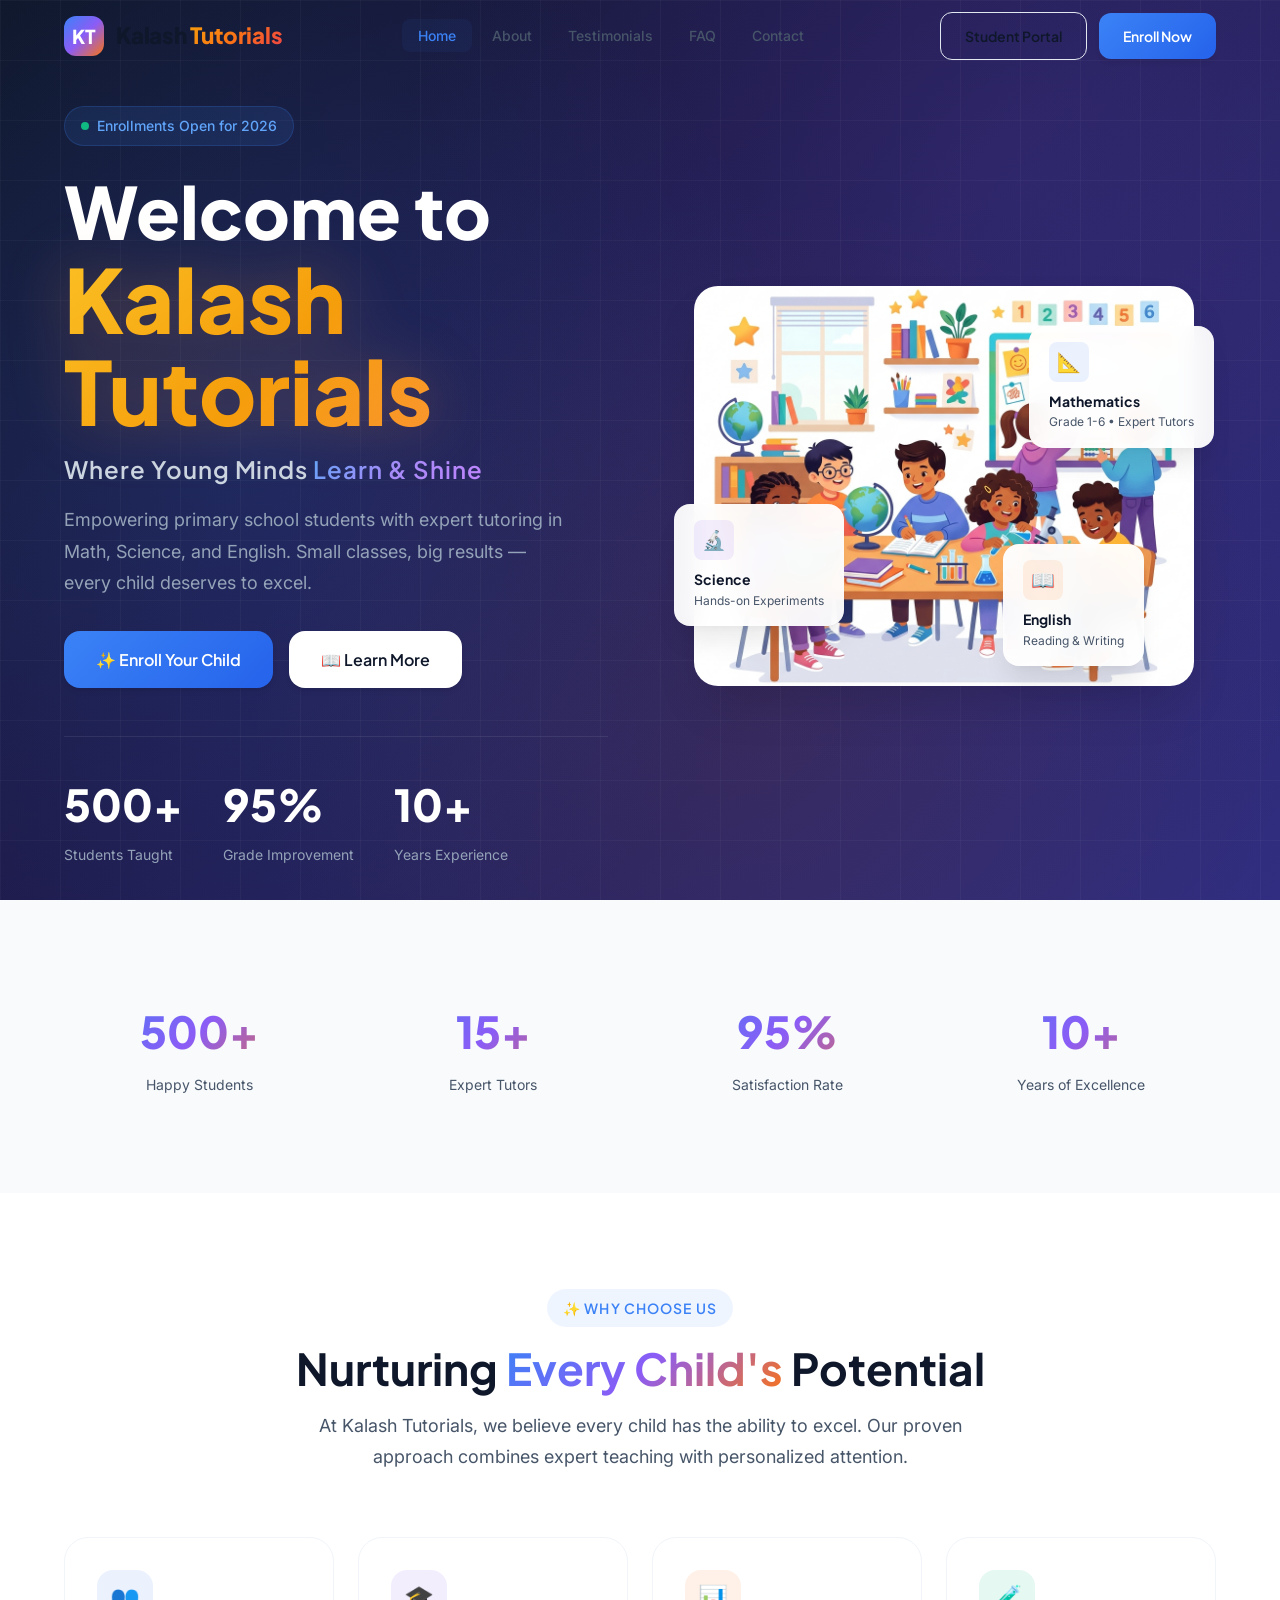
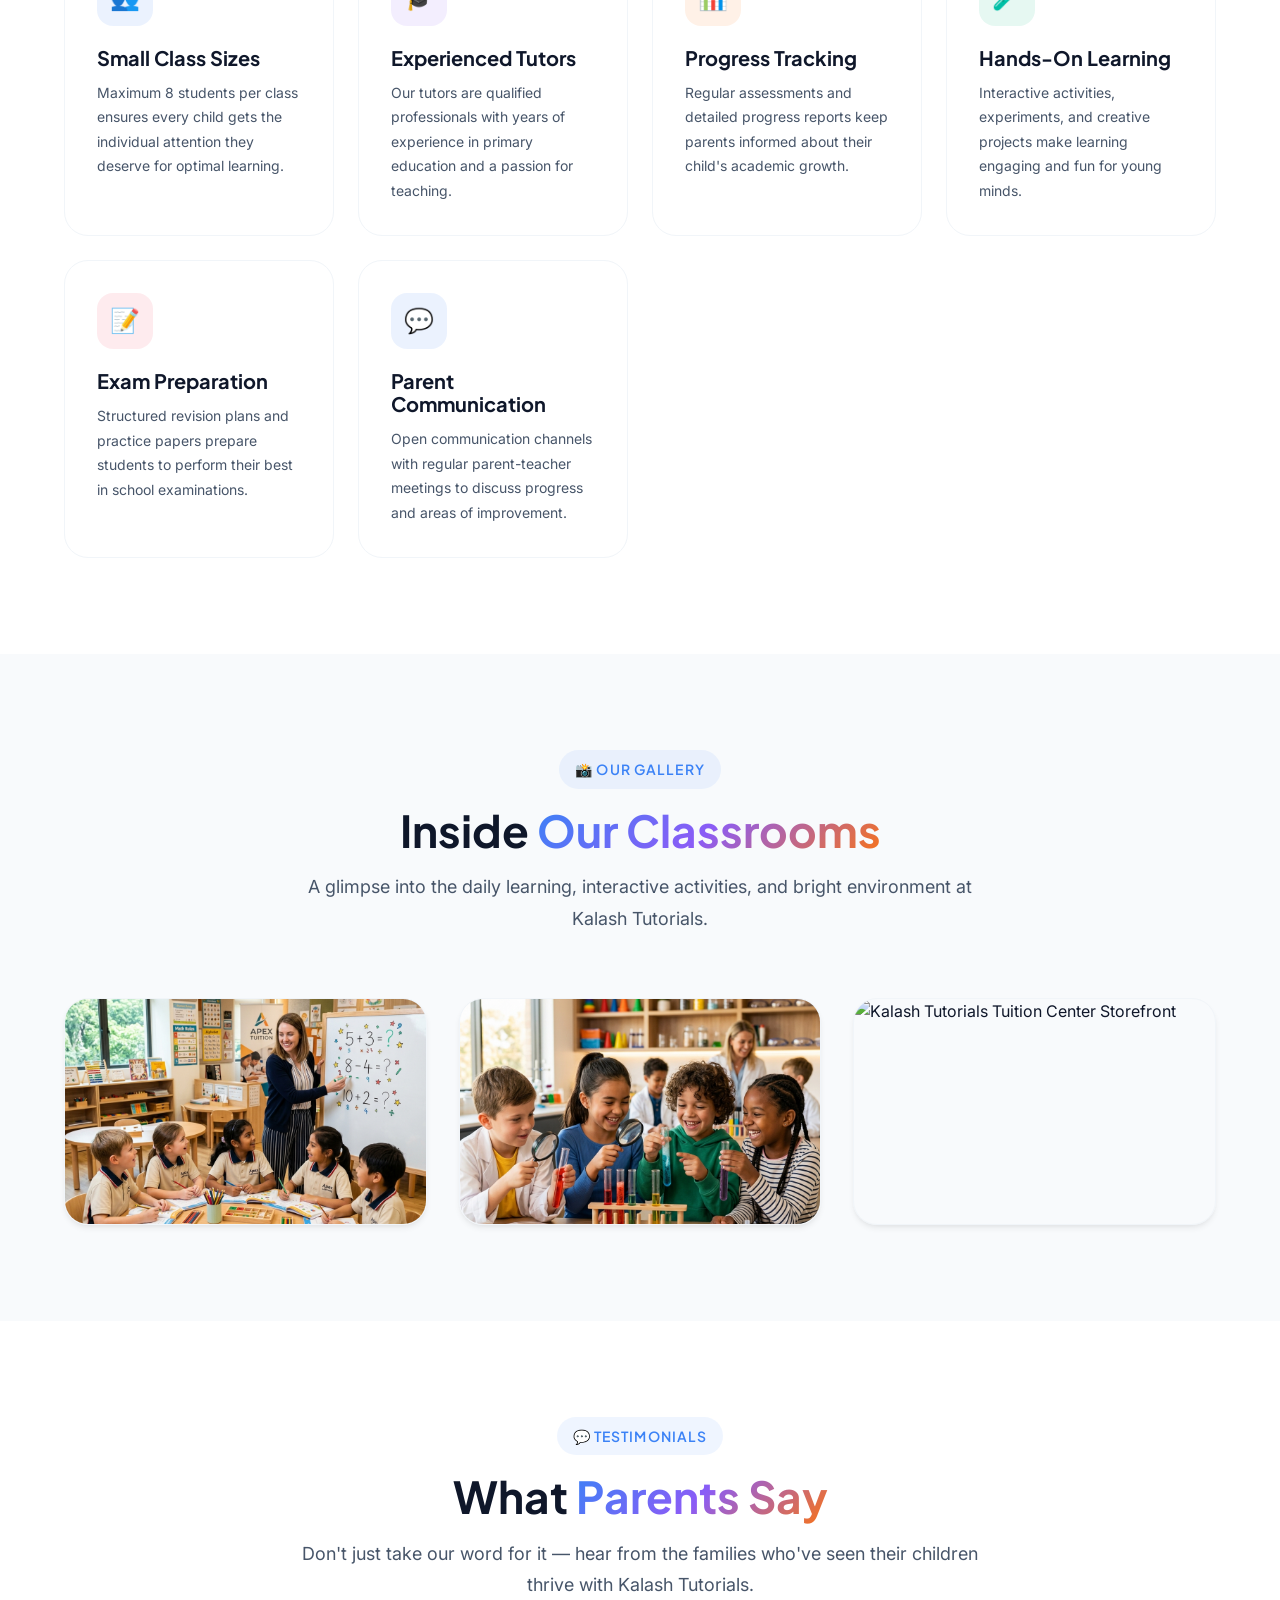
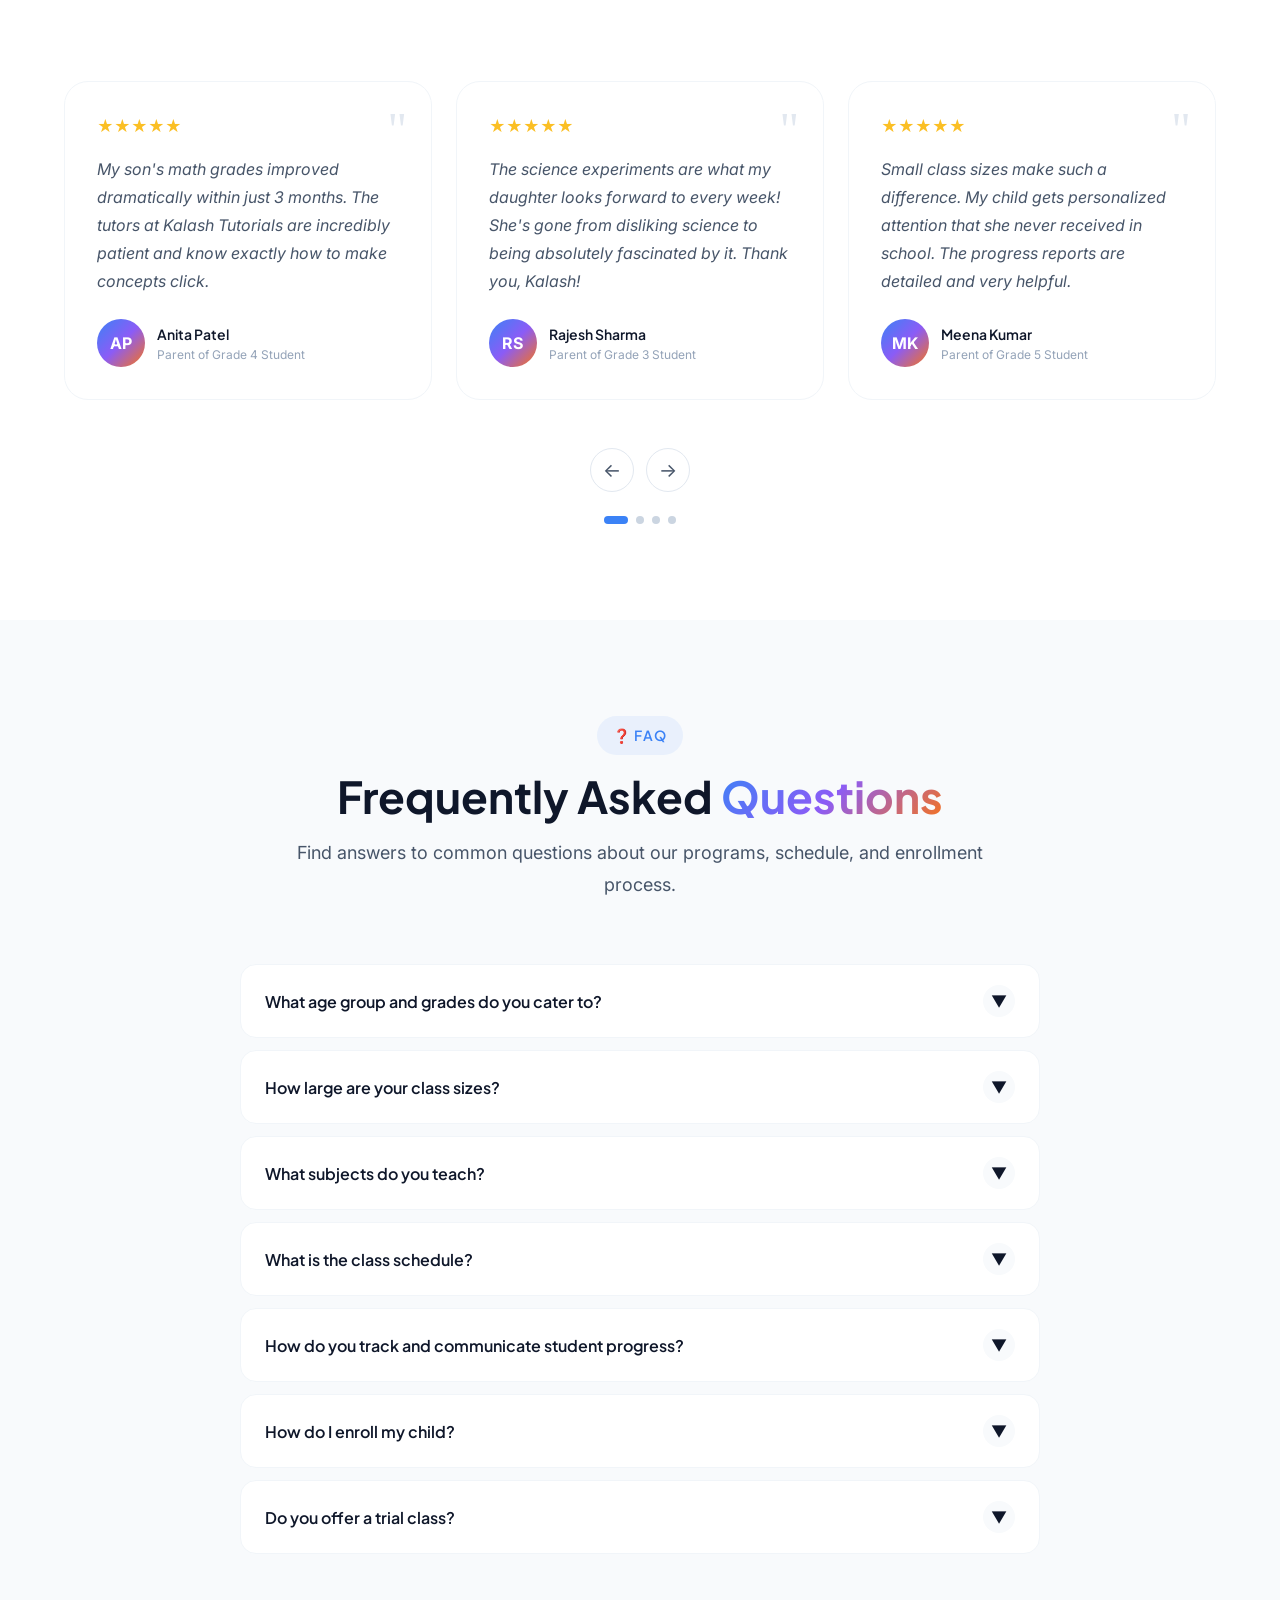
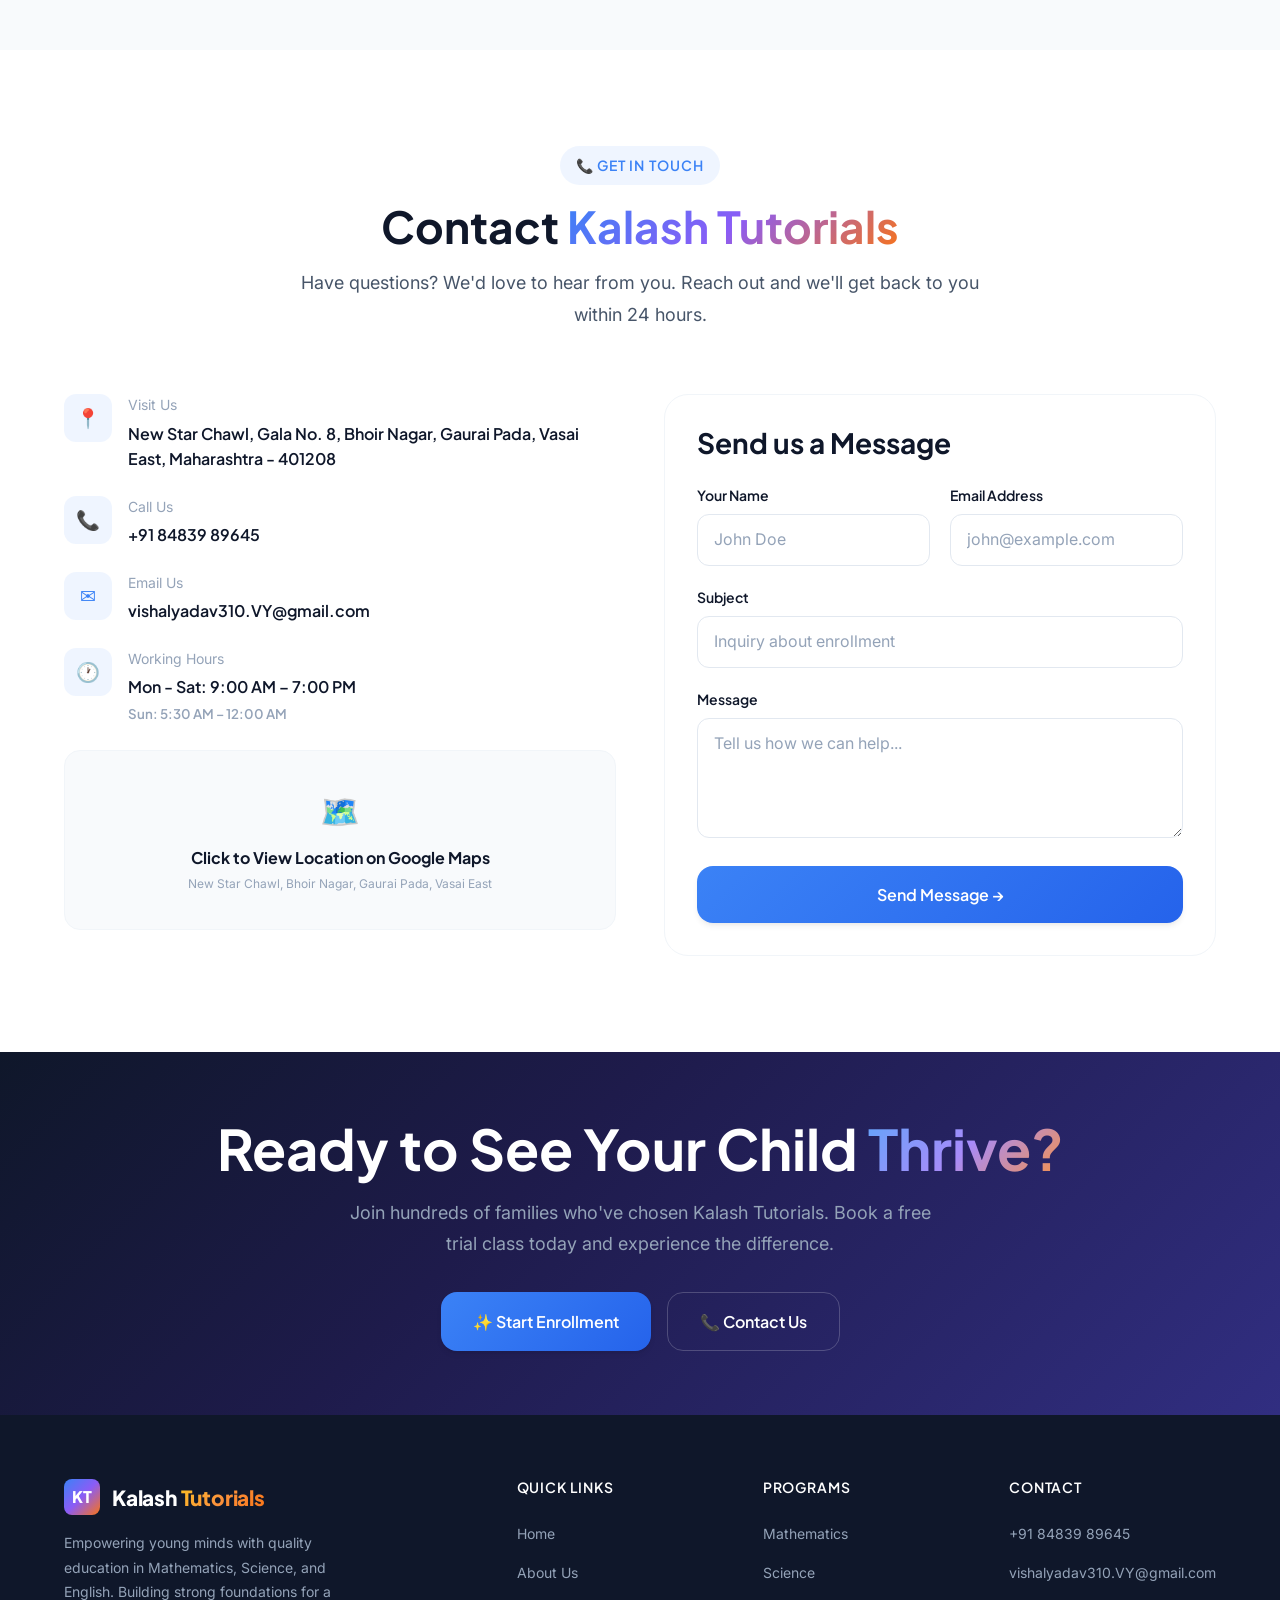
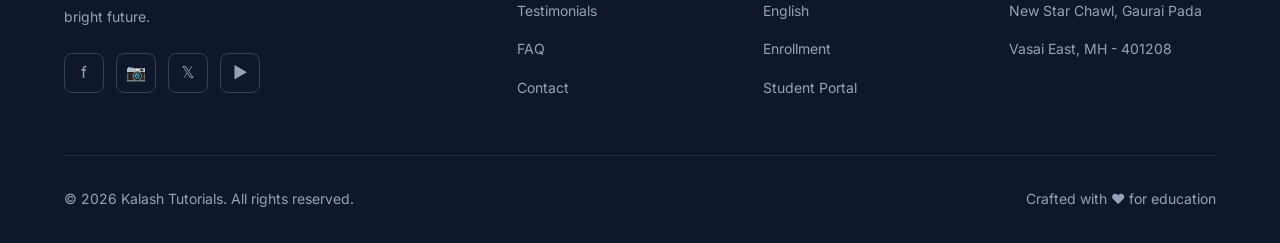
==== commit 9b23e0cf: "Update index.html with official business details (phone, email, map link, storefront photo)" ====
--- a/index.html
+++ b/index.html
@@ -204,6 +204,14 @@
            </div>
          </div>
 
+         <div class="gallery-card">
+           <img src="images/kalash_storefront.png" alt="Kalash Tutorials Tuition Center Storefront" loading="lazy">
+           <div class="gallery-overlay">
+             <span class="gallery-tag">🏫 Our Center</span>
+             <h3 class="gallery-title">Gaurai Pada, Vasai East</h3>
+           </div>
+         </div>
+
        </div>
      </div>
   </section>
@@ -408,21 +416,21 @@
             <div class="contact-info__icon">📍</div>
             <div>
               <div class="contact-info__label">Visit Us</div>
-              <div class="contact-info__value">Near Sant Leela Shah High School, Gavraipada, Palghar, Maharashtra - 401404</div>
+              <div class="contact-info__value">New Star Chawl, Gala No. 8, Bhoir Nagar, Gaurai Pada, Vasai East, Maharashtra - 401208</div>
             </div>
           </div>
           <div class="contact-info__item">
             <div class="contact-info__icon">📞</div>
             <div>
               <div class="contact-info__label">Call Us</div>
-              <div class="contact-info__value">+91 97302 46688</div>
+              <div class="contact-info__value">+91 84839 89645</div>
             </div>
           </div>
           <div class="contact-info__item">
             <div class="contact-info__icon">✉️</div>
             <div>
               <div class="contact-info__label">Email Us</div>
-              <div class="contact-info__value">hello@kalashtutorials.com</div>
+              <div class="contact-info__value">vishalyadav310.VY@gmail.com</div>
             </div>
           </div>
           <div class="contact-info__item">
@@ -433,10 +441,12 @@
             </div>
           </div>
 
-          <!-- Map Placeholder -->
-          <div style="margin-top:var(--space-6);background:var(--surface-secondary);border:1px solid var(--clr-primary-100);border-radius:var(--radius-xl);height:200px;display:flex;align-items:center;justify-content:center;color:var(--text-tertiary);font-size:var(--fs-body-sm);text-align:center;padding:var(--space-4);">
-            🗺️ Near Sant Leela Shah High School,<br>Gavraipada, Palghar, Maharashtra
-          </div>
+          <!-- Clickable Map Card -->
+          <a href="https://maps.app.goo.gl/KMM5Vtk3AspGJC3p9" target="_blank" rel="noopener" style="display:flex;flex-direction:column;align-items:center;justify-content:center;margin-top:var(--space-6);background:var(--surface-secondary);border:1px solid var(--clr-primary-100);border-radius:var(--radius-xl);height:180px;text-align:center;padding:var(--space-4);text-decoration:none;transition:border-color var(--transition-base), box-shadow var(--transition-base);" onmouseover="this.style.borderColor='var(--clr-accent-blue)'; this.style.boxShadow='var(--shadow-md)';" onmouseout="this.style.borderColor='var(--clr-primary-100)'; this.style.boxShadow='none';">
+            <span style="font-size:2rem;margin-bottom:var(--space-2);">🗺️</span>
+            <strong style="color:var(--text-primary);font-family:var(--font-heading);font-size:var(--fs-body);">Click to View Location on Google Maps</strong>
+            <span style="font-size:var(--fs-caption);color:var(--text-tertiary);margin-top:var(--space-1);">New Star Chawl, Bhoir Nagar, Gaurai Pada, Vasai East</span>
+          </a>
         </div>
 
         <div class="contact-form reveal reveal--delay-2">
@@ -526,10 +536,10 @@
         </div>
         <div>
           <h4 class="footer__col-title">Contact</h4>
-          <a href="tel:+919730246688" class="footer__link">+91 97302 46688</a>
-          <a href="mailto:hello@kalashtutorials.com" class="footer__link">hello@kalashtutorials.com</a>
-          <span class="footer__link">Near Sant Leela Shah High School</span>
-          <span class="footer__link">Gavraipada, Palghar, MH</span>
+          <a href="tel:+918483989645" class="footer__link">+91 84839 89645</a>
+          <a href="mailto:vishalyadav310.VY@gmail.com" class="footer__link">vishalyadav310.VY@gmail.com</a>
+          <span class="footer__link">New Star Chawl, Gaurai Pada</span>
+          <span class="footer__link">Vasai East, MH - 401208</span>
         </div>
       </div>
       <div class="footer__bottom">
--- a/css/style.css
+++ b/css/style.css
@@ -989,6 +989,74 @@
   font-size: var(--fs-body-sm);
   font-weight: 400;
   color: var(--text-secondary);
+}
+
+
+/* ---- Gallery Section ---- */
+.gallery-grid {
+  display: grid;
+  grid-template-columns: repeat(auto-fit, minmax(340px, 1fr));
+  gap: var(--space-8);
+  margin-top: var(--space-8);
+}
+
+.gallery-card {
+  position: relative;
+  border-radius: var(--radius-2xl);
+  overflow: hidden;
+  box-shadow: var(--shadow-md);
+  transition: transform var(--transition-base), box-shadow var(--transition-base);
+  aspect-ratio: 16 / 10;
+  border: 1px solid var(--clr-primary-100);
+}
+
+.gallery-card img {
+  width: 100%;
+  height: 100%;
+  object-fit: cover;
+  transition: transform var(--transition-slow);
+}
+
+.gallery-card:hover {
+  transform: translateY(-4px);
+  box-shadow: var(--shadow-xl);
+}
+
+.gallery-card:hover img {
+  transform: scale(1.04);
+}
+
+.gallery-overlay {
+  position: absolute;
+  inset: 0;
+  background: linear-gradient(180deg, rgba(15, 23, 42, 0) 40%, rgba(15, 23, 42, 0.75) 100%);
+  display: flex;
+  flex-direction: column;
+  justify-content: flex-end;
+  padding: var(--space-6);
+  color: white;
+  opacity: 0;
+  transition: opacity var(--transition-base);
+}
+
+.gallery-card:hover .gallery-overlay {
+  opacity: 1;
+}
+
+.gallery-title {
+  font-family: var(--font-heading);
+  font-weight: 700;
+  font-size: var(--fs-h4);
+  color: white;
+  margin-bottom: var(--space-1);
+}
+
+.gallery-tag {
+  font-size: var(--fs-caption);
+  text-transform: uppercase;
+  letter-spacing: 0.08em;
+  color: var(--clr-accent-blue-light);
+  font-weight: 600;
 }
 
 
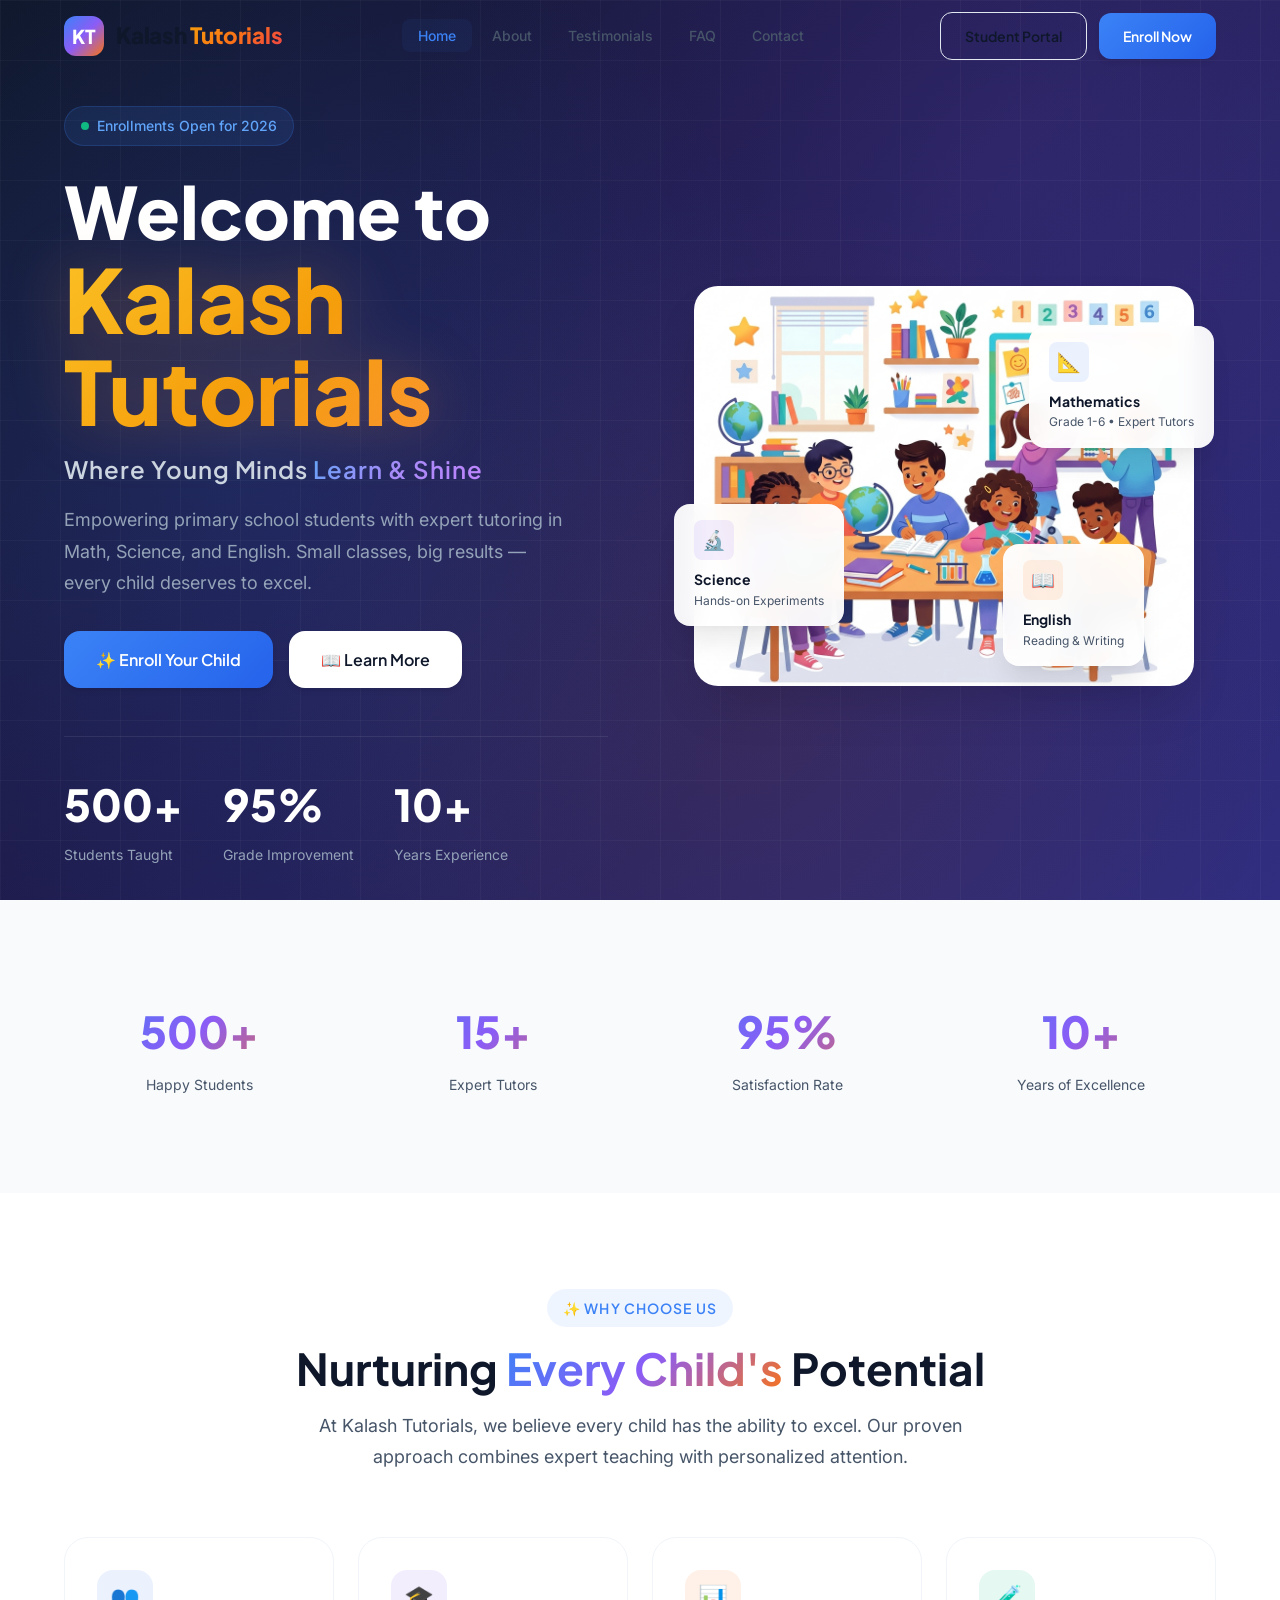
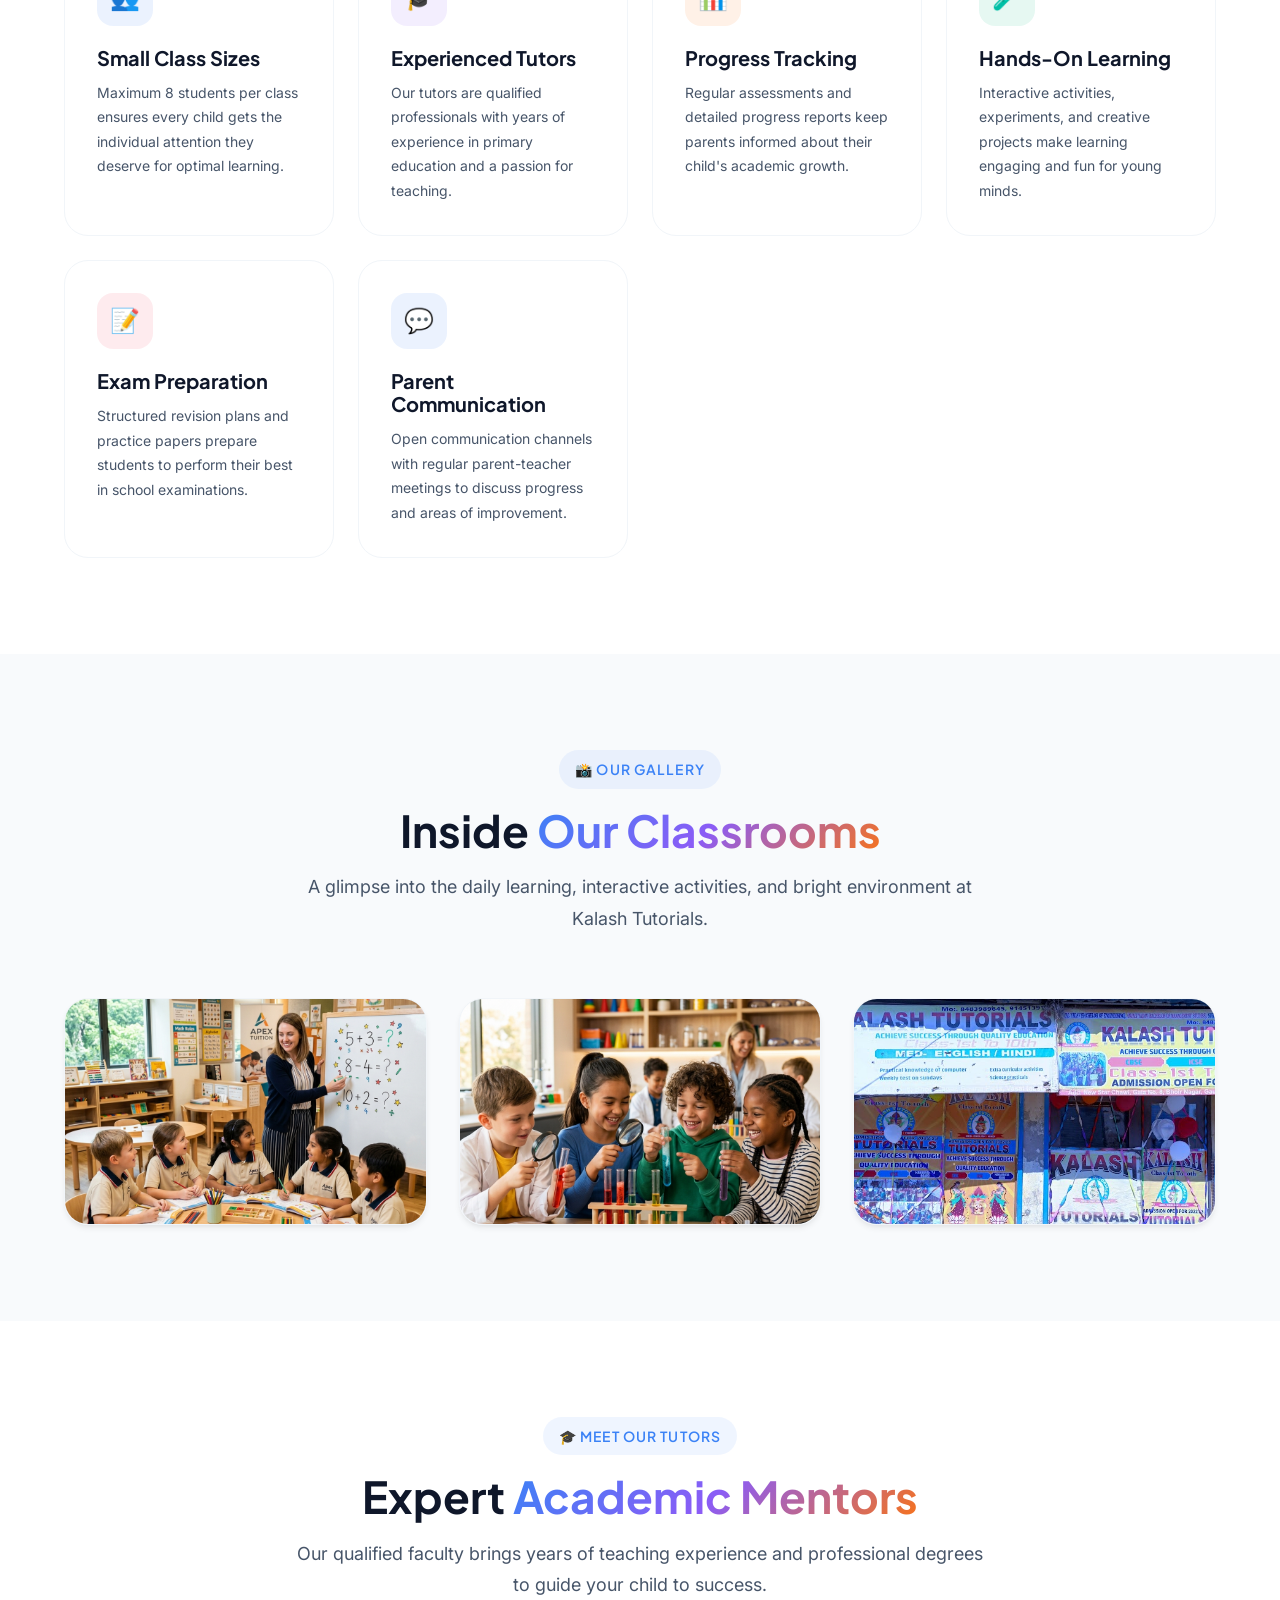
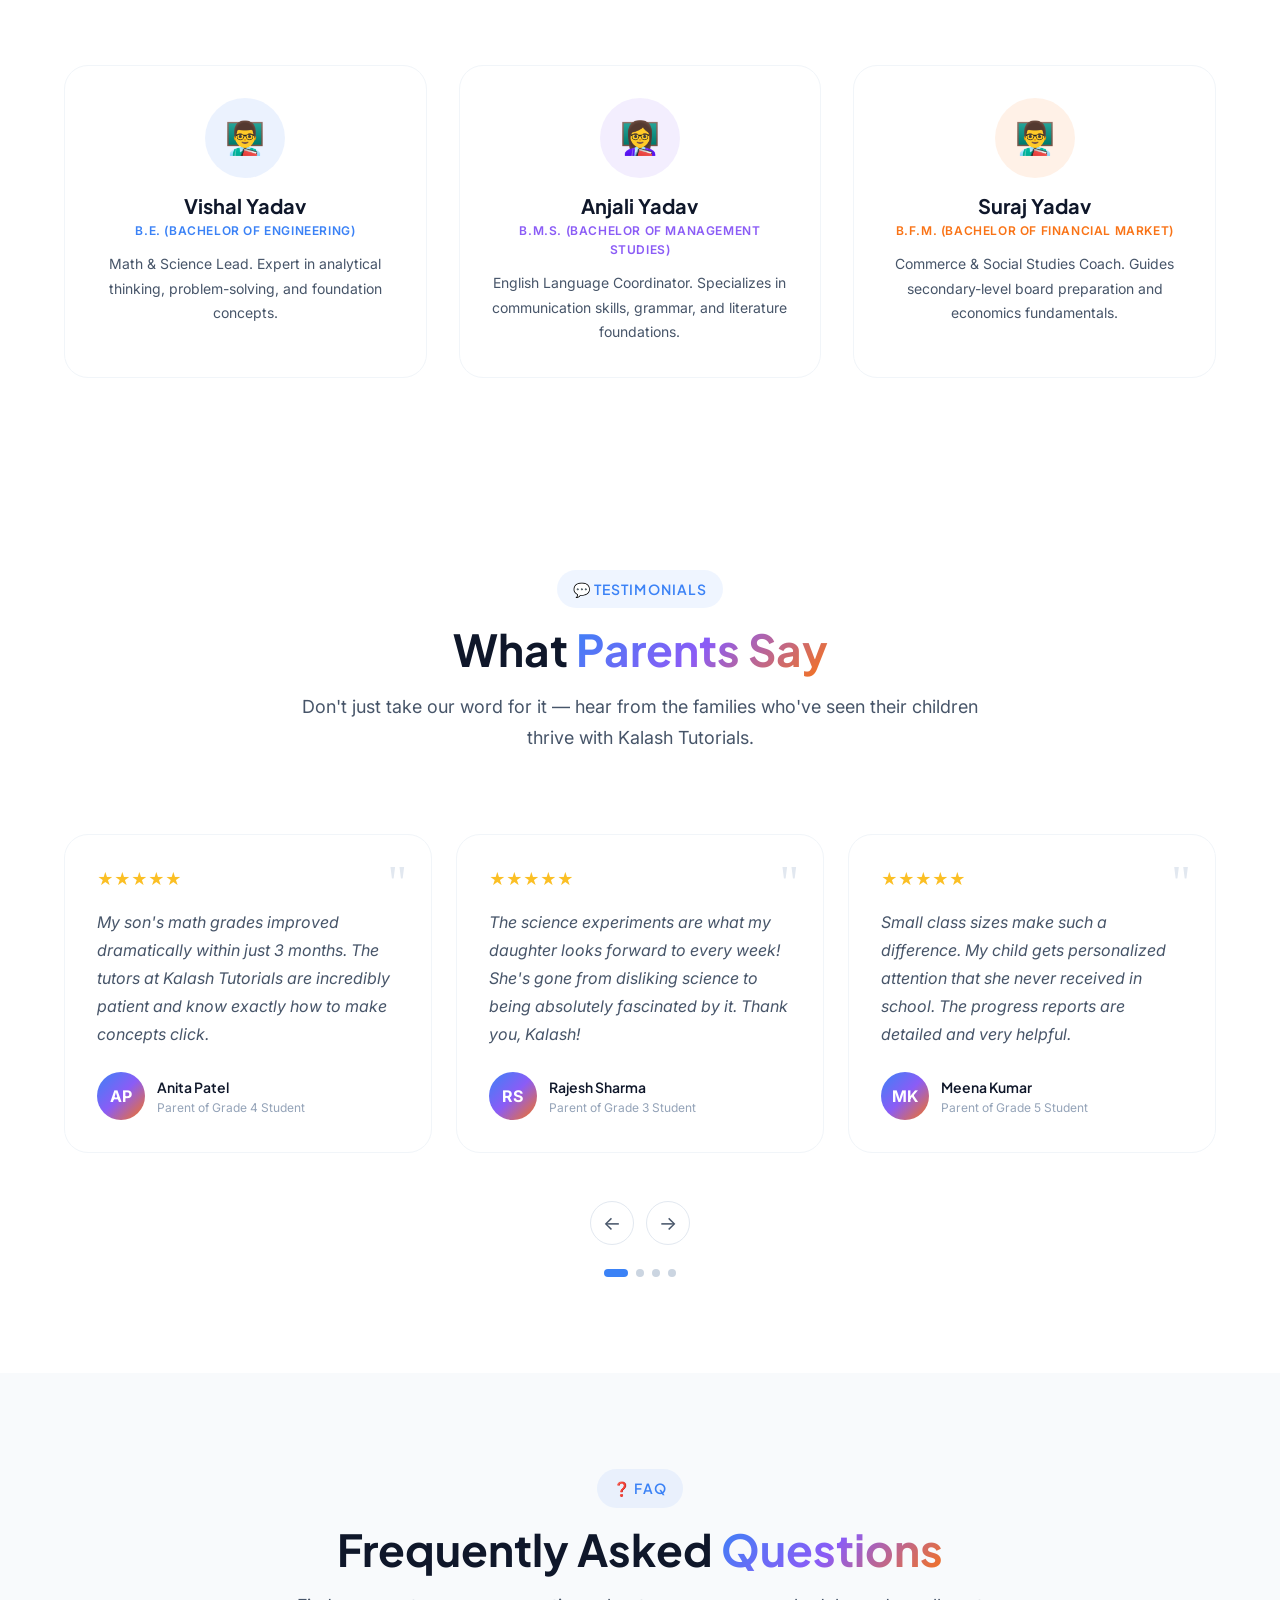
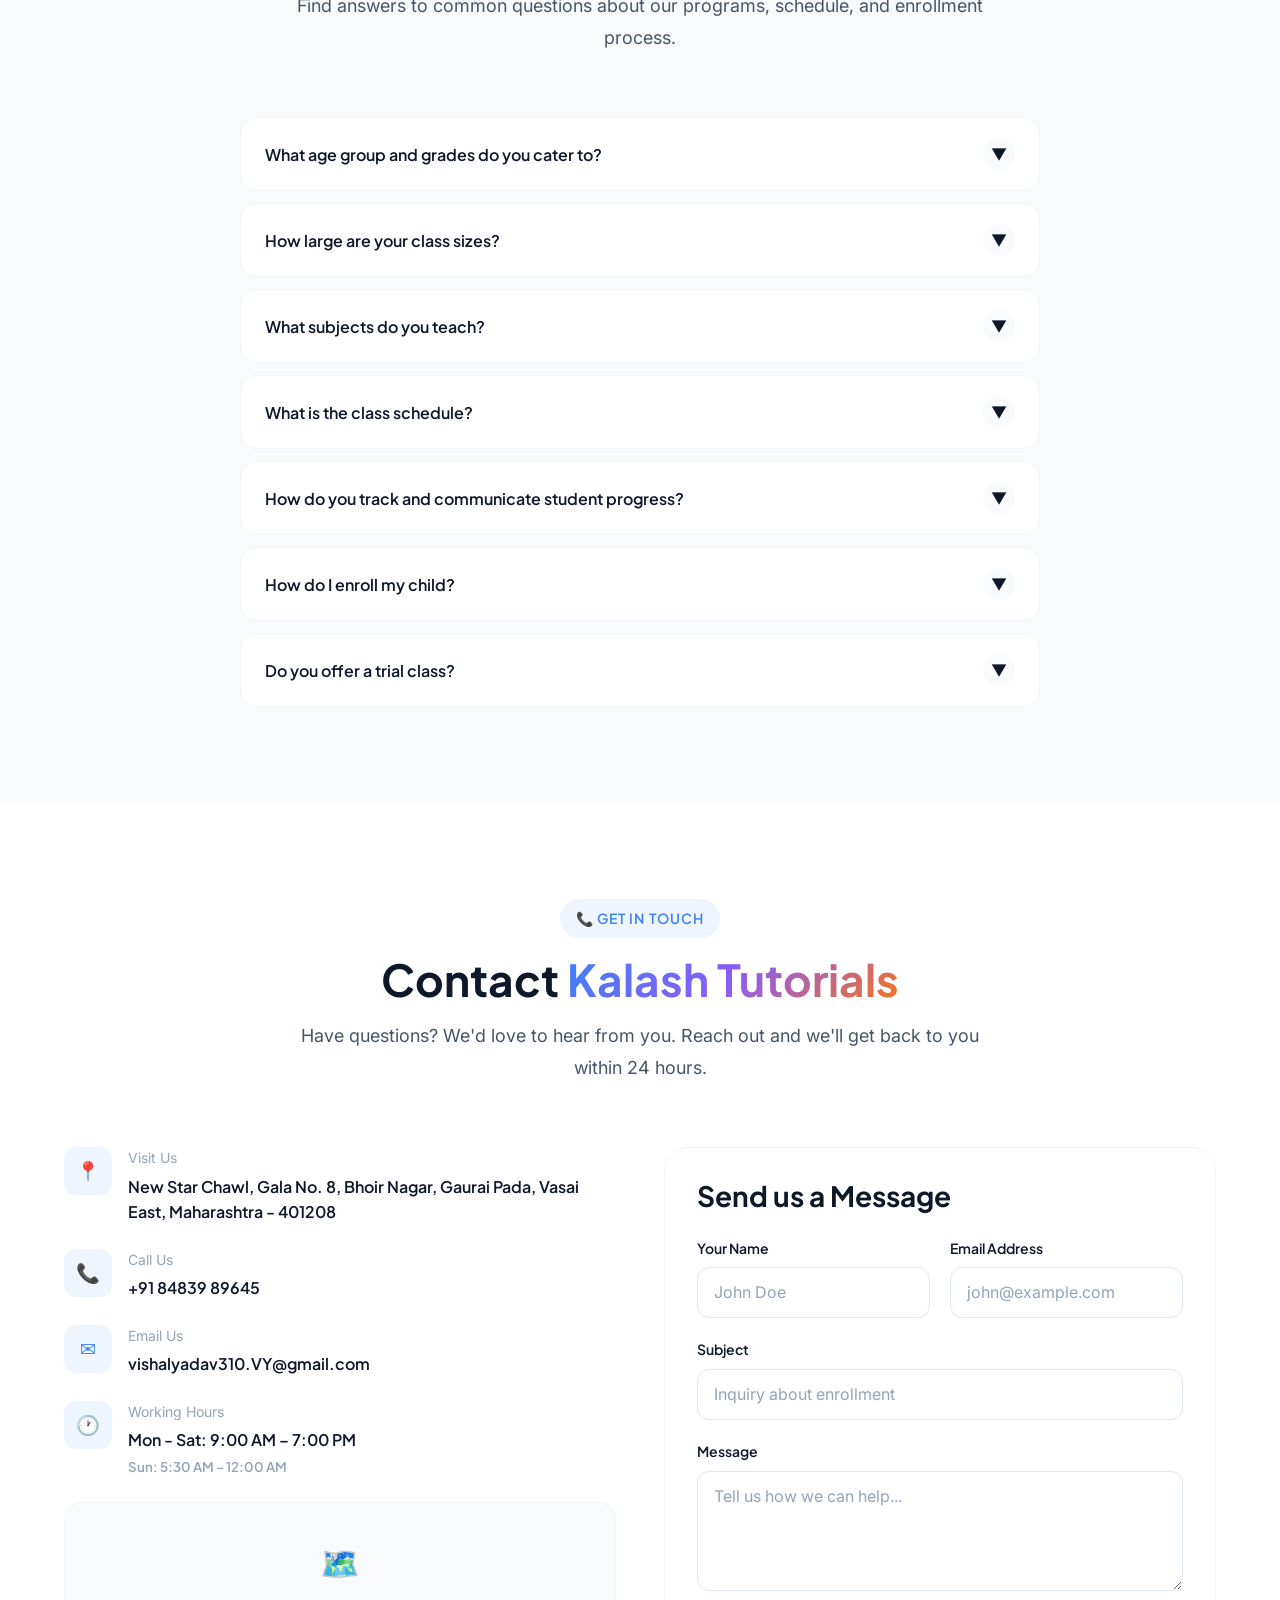
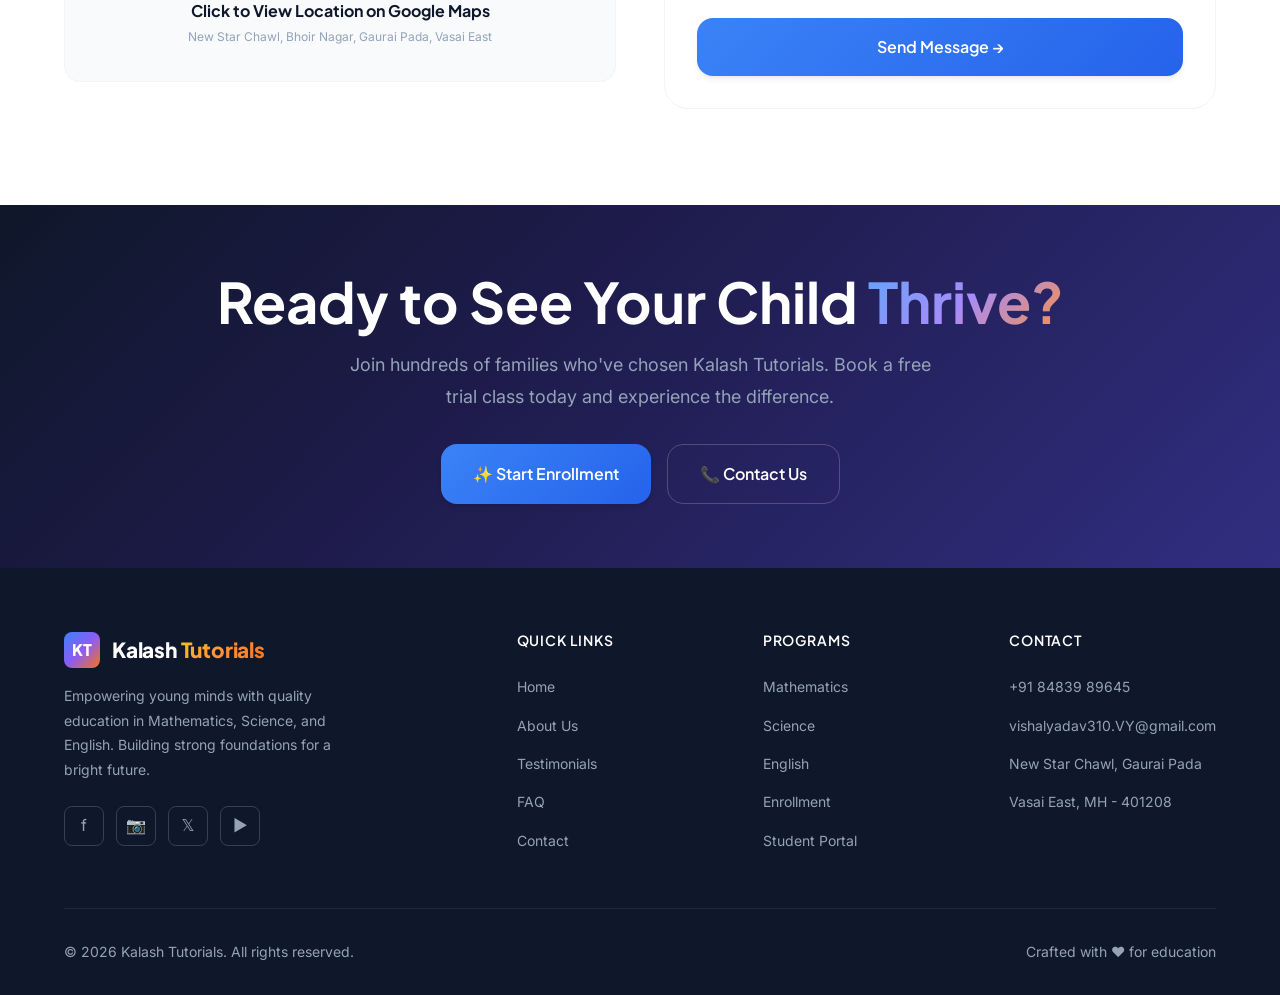
==== commit 2ebb80ad: "Add official Tutors (Vishal, Anjali, Suraj) extracted from storefront signboard" ====
--- a/index.html
+++ b/index.html
@@ -217,6 +217,45 @@
   </section>
 
 
+  <!-- ======== Tutors / Faculty ======== -->
+  <section class="section" id="tutors">
+    <div class="container">
+      <div class="section__header reveal">
+        <span class="section__label">🎓 Meet Our Tutors</span>
+        <h2 class="section__title">Expert <span class="text-gradient">Academic Mentors</span></h2>
+        <p class="section__subtitle">Our qualified faculty brings years of teaching experience and professional degrees to guide your child to success.</p>
+      </div>
+      <div class="tutors-grid reveal" style="display:grid;grid-template-columns:repeat(auto-fit,minmax(280px,1fr));gap:var(--space-8);margin-top:var(--space-8);">
+        
+        <!-- Tutor 1 -->
+        <div class="tutor-card" style="background:var(--surface-elevated);border:1px solid var(--clr-primary-100);border-radius:var(--radius-2xl);padding:var(--space-8);text-align:center;transition:transform var(--transition-base),box-shadow var(--transition-base);" onmouseover="this.style.transform='translateY(-4px)'; this.style.boxShadow='var(--shadow-xl)';" onmouseout="this.style.transform='translateY(0)'; this.style.boxShadow='none';">
+          <div style="width:80px;height:80px;border-radius:50%;background:rgba(59,130,246,0.1);color:var(--clr-accent-blue);font-size:2rem;display:flex;align-items:center;justify-content:center;margin:0 auto var(--space-4);">👨‍🏫</div>
+          <h3 style="font-size:var(--fs-h4);margin-bottom:var(--space-1);color:var(--text-primary);font-family:var(--font-heading);font-weight:700;">Vishal Yadav</h3>
+          <p style="font-size:var(--fs-caption);font-weight:600;color:var(--clr-accent-blue);text-transform:uppercase;letter-spacing:0.05em;margin-bottom:var(--space-3);">B.E. (Bachelor of Engineering)</p>
+          <p style="font-size:var(--fs-body-sm);color:var(--text-secondary);line-height:var(--lh-relaxed);">Math &amp; Science Lead. Expert in analytical thinking, problem-solving, and foundation concepts.</p>
+        </div>
+
+        <!-- Tutor 2 -->
+        <div class="tutor-card" style="background:var(--surface-elevated);border:1px solid var(--clr-primary-100);border-radius:var(--radius-2xl);padding:var(--space-8);text-align:center;transition:transform var(--transition-base),box-shadow var(--transition-base);" onmouseover="this.style.transform='translateY(-4px)'; this.style.boxShadow='var(--shadow-xl)';" onmouseout="this.style.transform='translateY(0)'; this.style.boxShadow='none';">
+          <div style="width:80px;height:80px;border-radius:50%;background:rgba(139,92,246,0.1);color:var(--clr-accent-purple);font-size:2rem;display:flex;align-items:center;justify-content:center;margin:0 auto var(--space-4);">👩‍🏫</div>
+          <h3 style="font-size:var(--fs-h4);margin-bottom:var(--space-1);color:var(--text-primary);font-family:var(--font-heading);font-weight:700;">Anjali Yadav</h3>
+          <p style="font-size:var(--fs-caption);font-weight:600;color:var(--clr-accent-purple);text-transform:uppercase;letter-spacing:0.05em;margin-bottom:var(--space-3);">B.M.S. (Bachelor of Management Studies)</p>
+          <p style="font-size:var(--fs-body-sm);color:var(--text-secondary);line-height:var(--lh-relaxed);">English Language Coordinator. Specializes in communication skills, grammar, and literature foundations.</p>
+        </div>
+
+        <!-- Tutor 3 -->
+        <div class="tutor-card" style="background:var(--surface-elevated);border:1px solid var(--clr-primary-100);border-radius:var(--radius-2xl);padding:var(--space-8);text-align:center;transition:transform var(--transition-base),box-shadow var(--transition-base);" onmouseover="this.style.transform='translateY(-4px)'; this.style.boxShadow='var(--shadow-xl)';" onmouseout="this.style.transform='translateY(0)'; this.style.boxShadow='none';">
+          <div style="width:80px;height:80px;border-radius:50%;background:rgba(249,115,22,0.1);color:var(--clr-accent-coral);font-size:2rem;display:flex;align-items:center;justify-content:center;margin:0 auto var(--space-4);">👨‍🏫</div>
+          <h3 style="font-size:var(--fs-h4);margin-bottom:var(--space-1);color:var(--text-primary);font-family:var(--font-heading);font-weight:700;">Suraj Yadav</h3>
+          <p style="font-size:var(--fs-caption);font-weight:600;color:var(--clr-accent-coral);text-transform:uppercase;letter-spacing:0.05em;margin-bottom:var(--space-3);">B.F.M. (Bachelor of Financial Market)</p>
+          <p style="font-size:var(--fs-body-sm);color:var(--text-secondary);line-height:var(--lh-relaxed);">Commerce &amp; Social Studies Coach. Guides secondary-level board preparation and economics fundamentals.</p>
+        </div>
+
+      </div>
+    </div>
+  </section>
+
+
   <!-- ======== Testimonials ======== -->
   <section class="section" id="testimonials">
     <div class="container">
